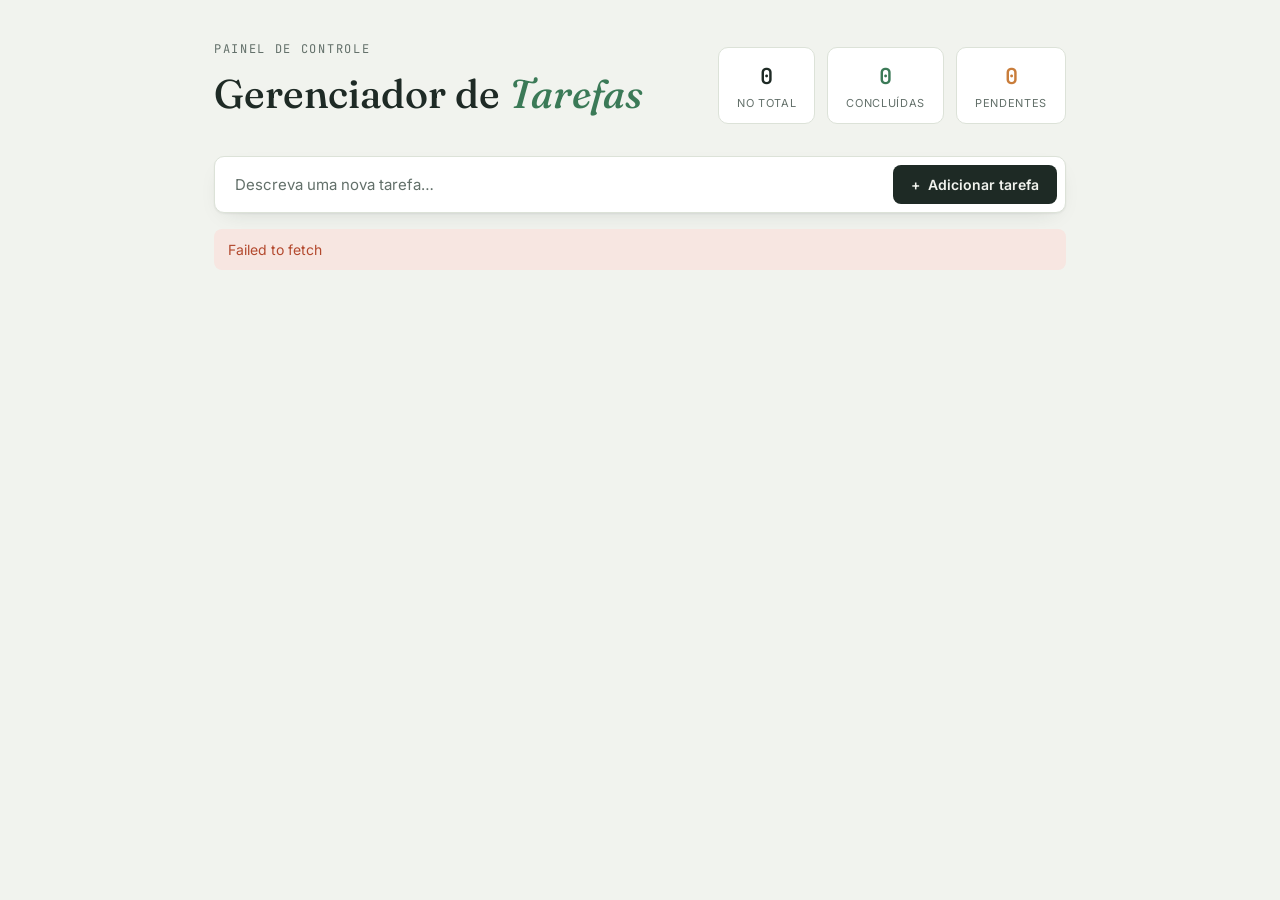
==== docs/index.html @ fe27fecf "feat: preparar frontend para GitHub Pages" ====
<!DOCTYPE html>
<html lang="pt-BR">
<head>
  <meta charset="UTF-8">
  <meta name="viewport" content="width=device-width, initial-scale=1.0">
  <title>Gerenciador de Tarefas</title>

  <!-- Fontes: Fraunces (títulos), Inter (texto), JetBrains Mono (IDs/labels) -->
  <link rel="preconnect" href="https://fonts.googleapis.com">
  <link rel="preconnect" href="https://fonts.gstatic.com" crossorigin>
  <link href="https://fonts.googleapis.com/css2?family=Fraunces:ital,opsz,wght@0,9..144,500;0,9..144,600;1,9..144,500&family=Inter:wght@400;500;600;700&family=JetBrains+Mono:wght@500;600&display=swap" rel="stylesheet">

  <link rel="stylesheet" href="style.css">
</head>
<body>

  <div class="app">

    <!-- ===================== DASHBOARD ===================== -->
    <header class="dashboard">
      <div class="dashboard__title">
        <p class="dashboard__eyebrow">painel de controle</p>
        <h1>Gerenciador de <em>Tarefas</em></h1>
      </div>

      <div class="dashboard__stats">
        <div class="stat-card">
          <span class="stat-card__value" id="total-count">0</span>
          <span class="stat-card__label">no total</span>
        </div>
        <div class="stat-card stat-card--done">
          <span class="stat-card__value" id="done-count">0</span>
          <span class="stat-card__label">concluídas</span>
        </div>
        <div class="stat-card stat-card--pending">
          <span class="stat-card__value" id="pending-count">0</span>
          <span class="stat-card__label">pendentes</span>
        </div>
      </div>
    </header>

    <!-- ===================== FORM DE NOVA TAREFA ===================== -->
    <section class="toolbar">
      <form id="form-nova-tarefa" class="toolbar__form">
        <input
          type="text"
          id="input-descricao"
          placeholder="Descreva uma nova tarefa…"
          maxlength="120"
          autocomplete="off"
          required
        >
        <button type="submit" class="btn btn--primary">
          <span class="btn__icon" aria-hidden="true">+</span>
          Adicionar tarefa
        </button>
      </form>
    </section>

    <!-- Mensagens de sucesso / erro -->
    <div id="feedback" class="feedback" role="status" aria-live="polite"></div>

    <!-- ===================== LISTA DE TAREFAS ===================== -->
    <main class="task-list-wrapper">

      <div id="loading" class="loading" hidden>
        <span class="spinner" aria-hidden="true"></span>
        <p>Carregando tarefas…</p>
      </div>

      <div id="empty-state" class="empty-state" hidden>
        <p class="empty-state__title">Nenhuma tarefa por aqui</p>
        <p class="empty-state__subtitle">Adicione a primeira tarefa no campo acima.</p>
      </div>

      <ul id="task-list" class="task-list"></ul>
    </main>
  </div>

  <!-- ===================== MODAL DE EDIÇÃO ===================== -->
  <div id="modal-overlay" class="modal-overlay" hidden>
    <div class="modal" role="dialog" aria-modal="true" aria-labelledby="modal-title">
      <p class="modal__eyebrow">editando tarefa <span id="modal-task-id"></span></p>
      <h2 id="modal-title">Alterar tarefa</h2>

      <form id="form-editar-tarefa">
        <input type="hidden" id="edit-id">

        <label for="edit-descricao">Descrição</label>
        <textarea id="edit-descricao" rows="3" maxlength="120" required></textarea>

        <label for="edit-status">Status</label>
        <select id="edit-status">
          <option value="não realizada">Não realizada</option>
          <option value="em andamento">Em andamento</option>
          <option value="concluída">Concluída</option>
        </select>

        <div class="modal__actions">
          <button type="button" id="btn-cancelar-edicao" class="btn btn--ghost">Cancelar</button>
          <button type="submit" class="btn btn--primary">Salvar alterações</button>
        </div>
      </form>
    </div>
  </div>

  <script src="script.js"></script>
</body>
</html>
---- docs/style.css ----
/* =====================================================
   TOKENS — paleta, tipografia e espaçamentos do projeto
   ===================================================== */
:root {
  /* cor de fundo em tom "papel", texto em tinta escura verde-acinzentada */
  --bg: #F1F3EE;
  --surface: #FFFFFF;
  --ink: #1E2A25;
  --muted: #63706A;
  --border: #DCE2D8;

  /* acentos por status */
  --done: #3B7A57;
  --done-bg: #E7F1EA;
  --progress: #3B6EA5;
  --progress-bg: #E8EEF5;
  --pending: #C97D3B;
  --pending-bg: #F6EBDE;

  --danger: #B3492E;
  --danger-bg: #F7E6E1;

  --radius: 10px;
  --shadow: 0 1px 2px rgba(30, 42, 37, 0.06), 0 8px 24px -12px rgba(30, 42, 37, 0.18);

  --font-display: "Fraunces", Georgia, serif;
  --font-body: "Inter", -apple-system, BlinkMacSystemFont, sans-serif;
  --font-mono: "JetBrains Mono", "Courier New", monospace;
}

/* =====================================================
   RESET BÁSICO
   ===================================================== */
* {
  box-sizing: border-box;
}

body {
  margin: 0;
  background: var(--bg);
  color: var(--ink);
  font-family: var(--font-body);
  line-height: 1.5;
  -webkit-font-smoothing: antialiased;
}

button {
  font-family: inherit;
}

@media (prefers-reduced-motion: reduce) {
  * {
    animation-duration: 0.01ms !important;
    transition-duration: 0.01ms !important;
  }
}

/* =====================================================
   LAYOUT GERAL
   ===================================================== */
.app {
  max-width: 900px;
  margin: 0 auto;
  padding: 40px 24px 80px;
}

/* =====================================================
   DASHBOARD
   ===================================================== */
.dashboard {
  display: flex;
  flex-wrap: wrap;
  justify-content: space-between;
  align-items: flex-end;
  gap: 24px;
  margin-bottom: 32px;
}

.dashboard__eyebrow {
  margin: 0 0 6px;
  font-family: var(--font-mono);
  font-size: 12px;
  letter-spacing: 0.14em;
  text-transform: uppercase;
  color: var(--muted);
}

.dashboard__title h1 {
  margin: 0;
  font-family: var(--font-display);
  font-weight: 500;
  font-size: clamp(28px, 4vw, 40px);
  color: var(--ink);
}

.dashboard__title h1 em {
  font-style: italic;
  color: var(--done);
}

.dashboard__stats {
  display: flex;
  gap: 12px;
}

.stat-card {
  background: var(--surface);
  border: 1px solid var(--border);
  border-radius: var(--radius);
  padding: 12px 18px;
  min-width: 84px;
  text-align: center;
}

.stat-card__value {
  display: block;
  font-family: var(--font-mono);
  font-size: 22px;
  font-weight: 600;
}

.stat-card__label {
  display: block;
  font-size: 11px;
  color: var(--muted);
  text-transform: uppercase;
  letter-spacing: 0.06em;
  margin-top: 2px;
}

.stat-card--done .stat-card__value { color: var(--done); }
.stat-card--pending .stat-card__value { color: var(--pending); }

/* =====================================================
   TOOLBAR — formulário de nova tarefa
   ===================================================== */
.toolbar {
  margin-bottom: 16px;
}

.toolbar__form {
  display: flex;
  gap: 10px;
  background: var(--surface);
  border: 1px solid var(--border);
  border-radius: var(--radius);
  padding: 8px;
  box-shadow: var(--shadow);
}

.toolbar__form input[type="text"] {
  flex: 1;
  border: none;
  outline: none;
  background: transparent;
  padding: 10px 12px;
  font-size: 15px;
  font-family: var(--font-body);
  color: var(--ink);
}

.toolbar__form input[type="text"]::placeholder {
  color: var(--muted);
}

/* =====================================================
   BOTÕES
   ===================================================== */
.btn {
  border: none;
  border-radius: 8px;
  padding: 10px 18px;
  font-size: 14px;
  font-weight: 600;
  cursor: pointer;
  transition: transform 0.08s ease, opacity 0.15s ease;
  white-space: nowrap;
}

.btn:active {
  transform: scale(0.97);
}

.btn--primary {
  background: var(--ink);
  color: var(--bg);
}

.btn--primary:hover {
  opacity: 0.88;
}

.btn__icon {
  margin-right: 4px;
}

.btn--ghost {
  background: transparent;
  color: var(--muted);
  border: 1px solid var(--border);
}

.btn--ghost:hover {
  background: var(--bg);
}

.btn--small {
  padding: 6px 12px;
  font-size: 13px;
  border-radius: 6px;
}

.btn--edit {
  background: var(--progress-bg);
  color: var(--progress);
}

.btn--delete {
  background: var(--danger-bg);
  color: var(--danger);
}

/* =====================================================
   FEEDBACK (mensagens de sucesso / erro)
   ===================================================== */
.feedback {
  margin: 0 0 16px;
  padding: 0;
  font-size: 14px;
  border-radius: 8px;
  overflow: hidden;
  max-height: 0;
  transition: max-height 0.2s ease, padding 0.2s ease;
}

.feedback.is-visible {
  max-height: 60px;
  padding: 10px 14px;
}

.feedback--success {
  background: var(--done-bg);
  color: var(--done);
}

.feedback--error {
  background: var(--danger-bg);
  color: var(--danger);
}

/* =====================================================
   ESTADOS: carregando / vazio
   ===================================================== */
.loading {
  display: flex;
  flex-direction: column;
  align-items: center;
  gap: 12px;
  padding: 48px 0;
  color: var(--muted);
  font-size: 14px;
}

.spinner {
  width: 22px;
  height: 22px;
  border: 3px solid var(--border);
  border-top-color: var(--ink);
  border-radius: 50%;
  animation: spin 0.7s linear infinite;
}

@keyframes spin {
  to { transform: rotate(360deg); }
}

.empty-state {
  text-align: center;
  padding: 56px 20px;
  border: 1px dashed var(--border);
  border-radius: var(--radius);
  background: var(--surface);
}

.empty-state__title {
  margin: 0 0 4px;
  font-family: var(--font-display);
  font-size: 20px;
}

.empty-state__subtitle {
  margin: 0;
  color: var(--muted);
  font-size: 14px;
}

/* =====================================================
   LISTA DE TAREFAS (cards)
   ===================================================== */
.task-list {
  list-style: none;
  margin: 0;
  padding: 0;
  display: flex;
  flex-direction: column;
  gap: 10px;
}

.task-card {
  display: flex;
  align-items: center;
  gap: 16px;
  background: var(--surface);
  border: 1px solid var(--border);
  border-left: 4px solid var(--pending);
  border-radius: var(--radius);
  padding: 14px 16px;
  box-shadow: var(--shadow);
}

/* a cor da borda esquerda muda de acordo com o status da tarefa */
.task-card[data-status="em andamento"] {
  border-left-color: var(--progress);
}

.task-card[data-status="concluída"] {
  border-left-color: var(--done);
}

.task-card__id {
  font-family: var(--font-mono);
  font-size: 12px;
  color: var(--muted);
  min-width: 42px;
}

.task-card__body {
  flex: 1;
  min-width: 0;
}

.task-card__descricao {
  margin: 0 0 4px;
  font-size: 15px;
  word-break: break-word;
}

.task-card[data-status="concluída"] .task-card__descricao {
  color: var(--muted);
  text-decoration: line-through;
}

.task-card__status {
  display: inline-block;
  font-family: var(--font-mono);
  font-size: 11px;
  text-transform: uppercase;
  letter-spacing: 0.05em;
  padding: 2px 8px;
  border-radius: 999px;
  background: var(--pending-bg);
  color: var(--pending);
}

.task-card[data-status="em andamento"] .task-card__status {
  background: var(--progress-bg);
  color: var(--progress);
}

.task-card[data-status="concluída"] .task-card__status {
  background: var(--done-bg);
  color: var(--done);
}

.task-card__actions {
  display: flex;
  gap: 8px;
  flex-shrink: 0;
}

/* =====================================================
   MODAL DE EDIÇÃO
   ===================================================== */
.modal-overlay {
  position: fixed;
  inset: 0;
  background: rgba(30, 42, 37, 0.45);
  display: flex;
  align-items: center;
  justify-content: center;
  padding: 20px;
  z-index: 100;
}

.modal {
  width: 100%;
  max-width: 420px;
  background: var(--surface);
  border-radius: var(--radius);
  padding: 24px;
  box-shadow: 0 24px 60px -20px rgba(30, 42, 37, 0.4);
}

.modal__eyebrow {
  margin: 0 0 2px;
  font-family: var(--font-mono);
  font-size: 11px;
  letter-spacing: 0.08em;
  text-transform: uppercase;
  color: var(--muted);
}

.modal h2 {
  margin: 0 0 18px;
  font-family: var(--font-display);
  font-weight: 500;
  font-size: 22px;
}

.modal label {
  display: block;
  font-size: 13px;
  font-weight: 600;
  margin: 14px 0 6px;
  color: var(--muted);
}

.modal textarea,
.modal select {
  width: 100%;
  border: 1px solid var(--border);
  border-radius: 8px;
  padding: 10px 12px;
  font-family: var(--font-body);
  font-size: 14px;
  color: var(--ink);
  background: var(--bg);
  resize: vertical;
}

.modal textarea:focus,
.modal select:focus,
.toolbar__form input:focus-visible,
.btn:focus-visible {
  outline: 2px solid var(--progress);
  outline-offset: 2px;
}

.modal__actions {
  display: flex;
  justify-content: flex-end;
  gap: 10px;
  margin-top: 22px;
}

/* =====================================================
   RESPONSIVO — celular
   ===================================================== */
@media (max-width: 600px) {
  .app {
    padding: 24px 16px 64px;
  }

  .dashboard {
    flex-direction: column;
    align-items: flex-start;
  }

  .dashboard__stats {
    width: 100%;
  }

  .stat-card {
    flex: 1;
  }

  .toolbar__form {
    flex-direction: column;
  }

  .toolbar__form .btn {
    width: 100%;
  }

  .task-card {
    flex-wrap: wrap;
  }

  .task-card__actions {
    width: 100%;
    justify-content: flex-end;
  }
}

[hidden] {
  display: none !important;
}
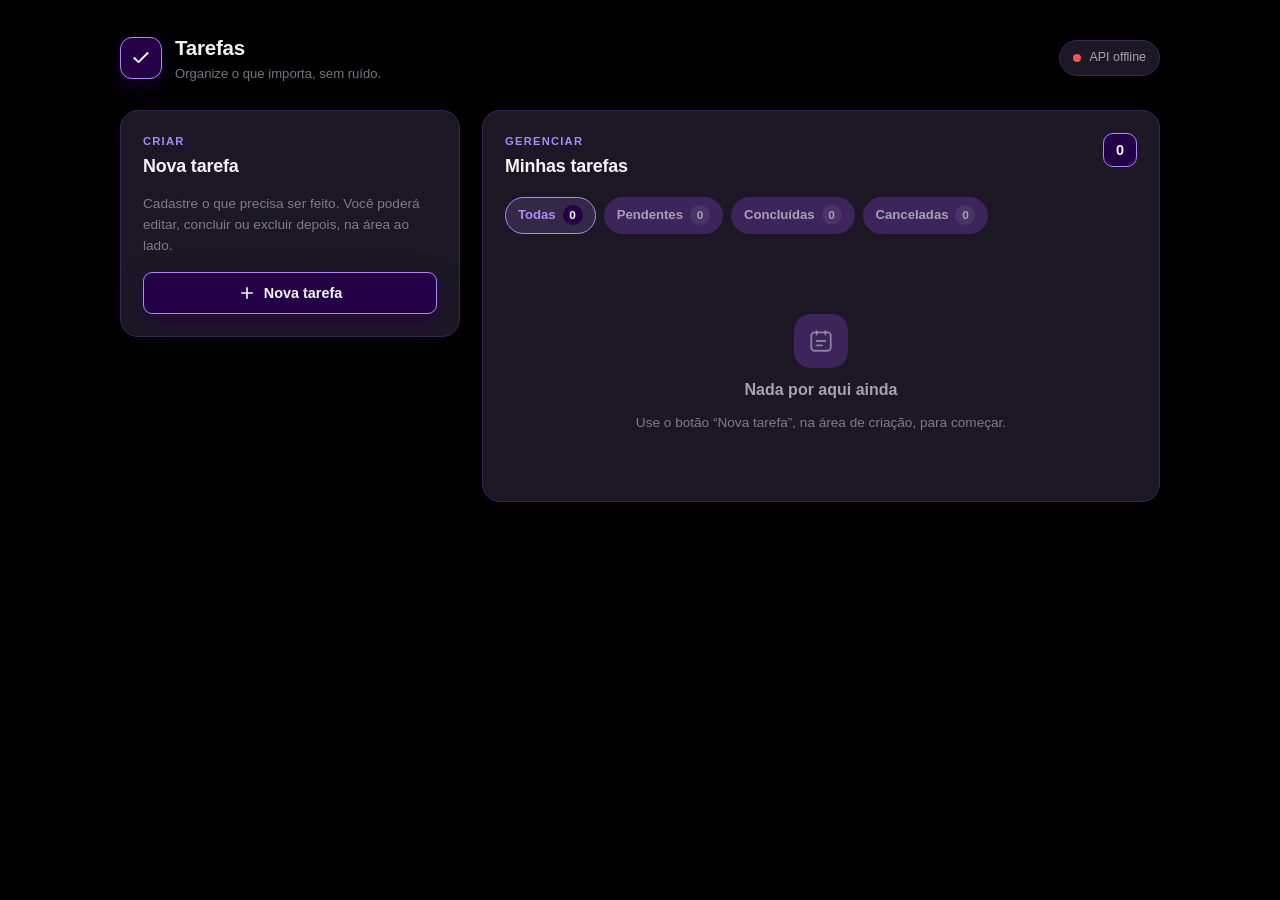
==== commit d08419a0: "feat: implementa backend com FastAPI e estrutura de banco de dados SQLite" ====
--- a/docs/index.html
+++ b/docs/index.html
@@ -2,108 +2,217 @@
 <html lang="pt-BR">
 <head>
   <meta charset="UTF-8">
-  <meta name="viewport" content="width=device-width, initial-scale=1.0">
-  <title>Gerenciador de Tarefas</title>
-
-  <!-- Fontes: Fraunces (títulos), Inter (texto), JetBrains Mono (IDs/labels) -->
-  <link rel="preconnect" href="https://fonts.googleapis.com">
-  <link rel="preconnect" href="https://fonts.gstatic.com" crossorigin>
-  <link href="https://fonts.googleapis.com/css2?family=Fraunces:ital,opsz,wght@0,9..144,500;0,9..144,600;1,9..144,500&family=Inter:wght@400;500;600;700&family=JetBrains+Mono:wght@500;600&display=swap" rel="stylesheet">
-
-  <link rel="stylesheet" href="style.css">
+  <meta name="viewport" content="width=device-width, initial-scale=1">
+  <meta name="description" content="Gerenciador de tarefas moderno, conectado a uma API FastAPI local.">
+  <meta name="theme-color" content="#240046">
+  <title>Tarefas — Gerenciador</title>
+  <link rel="stylesheet" href="css/style.css">
 </head>
 <body>
 
   <div class="app">
 
-    <!-- ===================== DASHBOARD ===================== -->
-    <header class="dashboard">
-      <div class="dashboard__title">
-        <p class="dashboard__eyebrow">painel de controle</p>
-        <h1>Gerenciador de <em>Tarefas</em></h1>
-      </div>
-
-      <div class="dashboard__stats">
-        <div class="stat-card">
-          <span class="stat-card__value" id="total-count">0</span>
-          <span class="stat-card__label">no total</span>
+    <header class="topbar">
+      <div class="brand">
+        <span class="brand__mark" aria-hidden="true">
+          <svg viewBox="0 0 24 24" width="20" height="20" fill="none" stroke="currentColor" stroke-width="2.4" stroke-linecap="round" stroke-linejoin="round">
+            <path d="M20 6 9 17l-5-5"/>
+          </svg>
+        </span>
+        <div class="brand__text">
+          <h1 class="brand__title">Tarefas</h1>
+          <p class="brand__sub">Organize o que importa, sem ruído.</p>
         </div>
-        <div class="stat-card stat-card--done">
-          <span class="stat-card__value" id="done-count">0</span>
-          <span class="stat-card__label">concluídas</span>
+      </div>
+
+      <span class="api-pill" id="api-status" data-online="desconhecido" title="Status da conexão com a API">
+        <span class="api-pill__dot" aria-hidden="true"></span>
+        <span class="api-pill__text" id="api-status-text">Conectando…</span>
+      </span>
+    </header>
+
+    <div class="layout">
+
+      <section class="panel panel--composer" aria-labelledby="composer-titulo">
+        <header class="panel__head">
+          <div>
+            <p class="panel__eyebrow">Criar</p>
+            <h2 class="panel__title" id="composer-titulo">Nova tarefa</h2>
+          </div>
+        </header>
+
+        <p class="panel__hint">
+          Cadastre o que precisa ser feito. Você poderá editar, concluir ou
+          excluir depois, na área ao lado.
+        </p>
+
+        <button
+          type="button"
+          class="btn btn--primary btn--block"
+          id="abrir-form"
+          aria-expanded="false"
+          aria-controls="form-nova"
+        >
+          <svg class="btn__icon" viewBox="0 0 24 24" width="18" height="18" fill="none" stroke="currentColor" stroke-width="2.2" stroke-linecap="round" aria-hidden="true">
+            <path d="M12 5v14M5 12h14"/>
+          </svg>
+          Nova tarefa
+        </button>
+
+        <form class="form" id="form-nova" novalidate hidden>
+          <div class="field">
+            <label class="field__label" for="novo-nome">
+              Nome <span class="field__req" aria-hidden="true">*</span>
+            </label>
+            <input
+              class="field__input"
+              id="novo-nome"
+              name="nome"
+              type="text"
+              maxlength="60"
+              autocomplete="off"
+              placeholder="Ex.: Estudar rotas do FastAPI"
+              required
+              aria-required="true"
+            >
+            <p class="field__error" data-erro-de="novo-nome" hidden></p>
+          </div>
+
+          <div class="field">
+            <label class="field__label" for="novo-descricao">
+              Descrição <span class="field__req" aria-hidden="true">*</span>
+            </label>
+            <textarea
+              class="field__input field__input--area"
+              id="novo-descricao"
+              name="descricao"
+              rows="3"
+              maxlength="140"
+              placeholder="Ex.: terminar a parte de atualização"
+              required
+              aria-required="true"
+            ></textarea>
+            <p class="field__error" data-erro-de="novo-descricao" hidden></p>
+          </div>
+
+          <div class="form__actions">
+            <button type="button" class="btn btn--ghost" data-cancelar-form>
+              Cancelar
+            </button>
+            <button type="submit" class="btn btn--primary">
+              <svg class="btn__icon" viewBox="0 0 24 24" width="17" height="17" fill="none" stroke="currentColor" stroke-width="2.2" stroke-linecap="round" stroke-linejoin="round" aria-hidden="true">
+                <path d="M5 12l5 5L20 7"/>
+              </svg>
+              Salvar tarefa
+            </button>
+          </div>
+        </form>
+      </section>
+
+      <section class="panel panel--tasks" aria-labelledby="tarefas-titulo">
+        <header class="panel__head panel__head--row">
+          <div>
+            <p class="panel__eyebrow">Gerenciar</p>
+            <h2 class="panel__title" id="tarefas-titulo">Minhas tarefas</h2>
+          </div>
+          <span class="badge-count" id="contador-total" aria-label="Total de tarefas">0</span>
+        </header>
+
+        <nav class="filters" aria-label="Filtrar tarefas por status">
+          <button type="button" class="chip is-active" data-filtro="todas" aria-pressed="true">
+            Todas <span class="chip__num" data-contador="total">0</span>
+          </button>
+          <button type="button" class="chip" data-filtro="pendente" aria-pressed="false">
+            Pendentes <span class="chip__num" data-contador="pendente">0</span>
+          </button>
+          <button type="button" class="chip" data-filtro="concluido" aria-pressed="false">
+            Concluídas <span class="chip__num" data-contador="concluido">0</span>
+          </button>
+          <button type="button" class="chip" data-filtro="cancelado" aria-pressed="false">
+            Canceladas <span class="chip__num" data-contador="cancelado">0</span>
+          </button>
+        </nav>
+
+        <p class="feedback" id="feedback" role="status" aria-live="polite"></p>
+
+        <div class="state" id="loading" hidden>
+          <span class="spinner" aria-hidden="true"></span>
+          <p class="state__text">Carregando tarefas…</p>
         </div>
-        <div class="stat-card stat-card--pending">
-          <span class="stat-card__value" id="pending-count">0</span>
-          <span class="stat-card__label">pendentes</span>
+
+        <div class="state state--empty" id="vazio" hidden>
+          <div class="state__icon" aria-hidden="true">
+            <svg viewBox="0 0 24 24" width="26" height="26" fill="none" stroke="currentColor" stroke-width="1.7" stroke-linecap="round" stroke-linejoin="round">
+              <rect x="3" y="4" width="18" height="17" rx="3"/>
+              <path d="M8 3v3M16 3v3M8 12h8M8 16h5"/>
+            </svg>
+          </div>
+          <p class="state__title" id="vazio-titulo">Nada por aqui ainda</p>
+          <p class="state__text" id="vazio-texto">Crie sua primeira tarefa na área de criação.</p>
         </div>
-      </div>
-    </header>
-
-    <!-- ===================== FORM DE NOVA TAREFA ===================== -->
-    <section class="toolbar">
-      <form id="form-nova-tarefa" class="toolbar__form">
-        <input
-          type="text"
-          id="input-descricao"
-          placeholder="Descreva uma nova tarefa…"
-          maxlength="120"
-          autocomplete="off"
-          required
-        >
-        <button type="submit" class="btn btn--primary">
-          <span class="btn__icon" aria-hidden="true">+</span>
-          Adicionar tarefa
-        </button>
-      </form>
-    </section>
-
-    <!-- Mensagens de sucesso / erro -->
-    <div id="feedback" class="feedback" role="status" aria-live="polite"></div>
-
-    <!-- ===================== LISTA DE TAREFAS ===================== -->
-    <main class="task-list-wrapper">
-
-      <div id="loading" class="loading" hidden>
-        <span class="spinner" aria-hidden="true"></span>
-        <p>Carregando tarefas…</p>
-      </div>
-
-      <div id="empty-state" class="empty-state" hidden>
-        <p class="empty-state__title">Nenhuma tarefa por aqui</p>
-        <p class="empty-state__subtitle">Adicione a primeira tarefa no campo acima.</p>
-      </div>
-
-      <ul id="task-list" class="task-list"></ul>
-    </main>
-  </div>
-
-  <!-- ===================== MODAL DE EDIÇÃO ===================== -->
-  <div id="modal-overlay" class="modal-overlay" hidden>
-    <div class="modal" role="dialog" aria-modal="true" aria-labelledby="modal-title">
-      <p class="modal__eyebrow">editando tarefa <span id="modal-task-id"></span></p>
-      <h2 id="modal-title">Alterar tarefa</h2>
-
-      <form id="form-editar-tarefa">
-        <input type="hidden" id="edit-id">
-
-        <label for="edit-descricao">Descrição</label>
-        <textarea id="edit-descricao" rows="3" maxlength="120" required></textarea>
-
-        <label for="edit-status">Status</label>
-        <select id="edit-status">
-          <option value="não realizada">Não realizada</option>
-          <option value="em andamento">Em andamento</option>
-          <option value="concluída">Concluída</option>
-        </select>
-
-        <div class="modal__actions">
-          <button type="button" id="btn-cancelar-edicao" class="btn btn--ghost">Cancelar</button>
-          <button type="submit" class="btn btn--primary">Salvar alterações</button>
-        </div>
-      </form>
+
+        <ul class="tasks" id="lista" aria-live="polite" aria-relevant="additions removals"></ul>
+      </section>
+
     </div>
   </div>
 
-  <script src="script.js"></script>
+  <dialog class="modal" id="modal-editar" aria-labelledby="modal-editar-titulo">
+    <form class="modal__card" id="form-editar" novalidate>
+      <header class="modal__head">
+        <p class="modal__eyebrow">Editando <span id="editar-ref">#000</span></p>
+        <h2 class="modal__title" id="modal-editar-titulo">Editar tarefa</h2>
+      </header>
+
+      <div class="field">
+        <label class="field__label" for="editar-nome">
+          Nome <span class="field__req" aria-hidden="true">*</span>
+        </label>
+        <input class="field__input" id="editar-nome" type="text" maxlength="60" required aria-required="true">
+        <p class="field__error" data-erro-de="editar-nome" hidden></p>
+      </div>
+
+      <div class="field">
+        <label class="field__label" for="editar-descricao">
+          Descrição <span class="field__req" aria-hidden="true">*</span>
+        </label>
+        <textarea class="field__input field__input--area" id="editar-descricao" rows="3" maxlength="140" required aria-required="true"></textarea>
+        <p class="field__error" data-erro-de="editar-descricao" hidden></p>
+      </div>
+
+      <div class="field">
+        <label class="field__label" for="editar-status">Status</label>
+        <select class="field__input" id="editar-status">
+          <option value="pendente">Pendente</option>
+          <option value="concluido">Concluído</option>
+          <option value="cancelado">Cancelado</option>
+        </select>
+      </div>
+
+      <footer class="modal__actions">
+        <button type="button" class="btn btn--ghost" data-fechar>Cancelar</button>
+        <button type="submit" class="btn btn--primary">Salvar alterações</button>
+      </footer>
+    </form>
+  </dialog>
+
+  <dialog class="modal modal--confirm" id="modal-excluir" aria-labelledby="modal-excluir-titulo">
+    <div class="modal__card">
+      <span class="modal__warn" aria-hidden="true">
+        <svg viewBox="0 0 24 24" width="22" height="22" fill="none" stroke="currentColor" stroke-width="2" stroke-linecap="round" stroke-linejoin="round">
+          <path d="M3 6h18M8 6V4a1 1 0 0 1 1-1h6a1 1 0 0 1 1 1v2M19 6l-1 14a2 2 0 0 1-2 2H8a2 2 0 0 1-2-2L5 6"/>
+        </svg>
+      </span>
+      <h2 class="modal__title" id="modal-excluir-titulo">Excluir tarefa?</h2>
+      <p class="modal__text" id="excluir-texto">Esta ação não pode ser desfeita.</p>
+
+      <footer class="modal__actions">
+        <button type="button" class="btn btn--ghost" data-fechar>Manter</button>
+        <button type="button" class="btn btn--danger" id="confirmar-excluir">Excluir</button>
+      </footer>
+    </div>
+  </dialog>
+
+  <script type="module" src="js/main.js"></script>
 </body>
 </html>
--- a/docs/css/style.css
+++ b/docs/css/style.css
@@ -0,0 +1,912 @@
+/* Tarefas — estilos. Fundo preto, identidade roxa/violeta. */
+
+:root {
+  /* Identidade */
+  --purple: #240046;
+  --violet: #a78bfa;
+
+  /* Superfícies */
+  --bg: #000000;
+  --surface: #1c1724;
+  --surface-2: #3d245b;
+  --surface-3: #4a2c6b;
+  --surface-dim: #141019;
+
+  /* Bordas */
+  --border: #3d245b;
+  --border-strong: #5b3b86;
+
+  /* Texto */
+  --text: #f5f3f7;
+  --text-soft: #a7a1b2;
+  --text-muted: rgba(167, 161, 178, 0.72);
+
+  /* Destaque (botões e estados ativos) */
+  --accent: var(--purple);
+  --accent-hover: #3d245b;
+  --accent-press: #1c1724;
+  --accent-line: var(--violet);
+  --accent-text: var(--violet);
+  --accent-soft: rgba(167, 139, 250, 0.16);
+
+  /* Estados das tarefas */
+  --pendente: var(--violet);
+  --pendente-soft: rgba(167, 139, 250, 0.16);
+  --concluido: #f5f3f7;
+  --concluido-soft: rgba(245, 243, 247, 0.12);
+  --cancelado-soft: rgba(167, 161, 178, 0.16);
+
+  /* Ação destrutiva */
+  --danger: #f0555b;
+  --danger-hover: #ff666c;
+  --danger-soft: rgba(240, 85, 91, 0.14);
+
+  /* Formas */
+  --radius: 12px;
+  --radius-sm: 9px;
+  --radius-lg: 18px;
+
+  /* Sombras */
+  --shadow-sm: 0 1px 2px rgba(0, 0, 0, 0.45);
+  --shadow: 0 8px 24px rgba(0, 0, 0, 0.5);
+  --shadow-lg: 0 24px 60px rgba(0, 0, 0, 0.65);
+  --shadow-accent: 0 8px 22px rgba(36, 0, 70, 0.6);
+
+  /* Tipografia e transição */
+  --font: "Inter", -apple-system, BlinkMacSystemFont, "Segoe UI", Roboto,
+    Helvetica, Arial, sans-serif;
+  --t: 140ms ease;
+}
+
+*,
+*::before,
+*::after {
+  box-sizing: border-box;
+}
+
+html {
+  -webkit-text-size-adjust: 100%;
+}
+
+body {
+  margin: 0;
+  min-height: 100vh;
+  background: var(--bg);
+  color: var(--text);
+  font-family: var(--font);
+  font-size: 16px;
+  line-height: 1.55;
+  -webkit-font-smoothing: antialiased;
+  text-rendering: optimizeLegibility;
+}
+
+h1,
+h2,
+p {
+  margin: 0;
+}
+
+button,
+input,
+textarea,
+select {
+  font: inherit;
+  color: inherit;
+}
+
+button {
+  cursor: pointer;
+}
+
+/* `[hidden]` precisa vencer os `display` dos componentes */
+[hidden] {
+  display: none !important;
+}
+
+::selection {
+  background: var(--accent-line);
+  color: var(--text);
+}
+
+:focus-visible {
+  outline: 2px solid var(--accent-line);
+  outline-offset: 2px;
+  border-radius: 4px;
+}
+
+/* ==========================================================================
+   Layout geral
+   ========================================================================== */
+.app {
+  max-width: 1080px;
+  margin: 0 auto;
+  padding: 32px 20px 56px;
+}
+
+.layout {
+  display: grid;
+  grid-template-columns: minmax(280px, 340px) 1fr;
+  gap: 22px;
+  align-items: start;
+}
+
+.topbar {
+  display: flex;
+  align-items: center;
+  justify-content: space-between;
+  gap: 16px;
+  margin-bottom: 26px;
+}
+
+.brand {
+  display: flex;
+  align-items: center;
+  gap: 13px;
+}
+
+.brand__mark {
+  display: grid;
+  place-items: center;
+  width: 42px;
+  height: 42px;
+  flex: none;
+  border-radius: 12px;
+  background: var(--accent);
+  border: 1px solid var(--accent-line);
+  color: var(--text);
+  box-shadow: var(--shadow-accent);
+}
+
+.brand__title {
+  font-size: 1.28rem;
+  font-weight: 700;
+  letter-spacing: -0.01em;
+}
+
+.brand__sub {
+  font-size: 0.82rem;
+  color: var(--text-muted);
+}
+
+.api-pill {
+  display: inline-flex;
+  align-items: center;
+  gap: 8px;
+  padding: 7px 13px;
+  border: 1px solid var(--border);
+  border-radius: 999px;
+  background: var(--surface);
+  font-size: 0.78rem;
+  color: var(--text-soft);
+  white-space: nowrap;
+  max-width: 46vw;
+}
+
+.api-pill__dot {
+  width: 8px;
+  height: 8px;
+  flex: none;
+  border-radius: 50%;
+  background: var(--text-muted);
+}
+
+.api-pill[data-online="sim"] .api-pill__dot {
+  background: var(--accent-line);
+}
+.api-pill[data-online="nao"] .api-pill__dot {
+  background: var(--danger);
+}
+
+.api-pill__text {
+  overflow: hidden;
+  text-overflow: ellipsis;
+}
+
+/* ==========================================================================
+   Painéis (superfícies)
+   ========================================================================== */
+.panel {
+  background: var(--surface);
+  border: 1px solid var(--border);
+  border-radius: var(--radius-lg);
+  box-shadow: var(--shadow-sm);
+  padding: 22px;
+}
+
+.panel--composer {
+  position: sticky;
+  top: 24px;
+}
+
+.panel__head--row {
+  display: flex;
+  align-items: flex-start;
+  justify-content: space-between;
+  gap: 14px;
+}
+
+.panel__eyebrow {
+  font-size: 0.7rem;
+  font-weight: 700;
+  letter-spacing: 0.11em;
+  text-transform: uppercase;
+  color: var(--accent-text);
+  margin-bottom: 3px;
+}
+
+.panel__title {
+  font-size: 1.12rem;
+  font-weight: 650;
+  letter-spacing: -0.01em;
+}
+
+.panel__hint {
+  margin: 12px 0 16px;
+  font-size: 0.85rem;
+  color: var(--text-muted);
+}
+
+.badge-count {
+  display: grid;
+  place-items: center;
+  min-width: 34px;
+  height: 34px;
+  padding: 0 10px;
+  border-radius: 10px;
+  background: var(--accent);
+  border: 1px solid var(--accent-line);
+  color: var(--text);
+  font-weight: 700;
+  font-size: 0.9rem;
+}
+
+/* ==========================================================================
+   Botões
+   ========================================================================== */
+.btn {
+  display: inline-flex;
+  align-items: center;
+  justify-content: center;
+  gap: 8px;
+  padding: 11px 16px;
+  border: 1px solid transparent;
+  border-radius: var(--radius-sm);
+  background: transparent;
+  font-size: 0.9rem;
+  font-weight: 600;
+  line-height: 1;
+  white-space: nowrap;
+  transition: background var(--t), border-color var(--t), color var(--t),
+    transform var(--t);
+}
+
+.btn__icon {
+  flex: none;
+}
+
+.btn--block {
+  width: 100%;
+}
+
+.btn--primary {
+  background: var(--accent);
+  border-color: var(--accent-line);
+  color: var(--text);
+  box-shadow: var(--shadow-accent);
+}
+.btn--primary:hover:not(:disabled) {
+  background: var(--accent-hover);
+}
+.btn--primary:active:not(:disabled) {
+  background: var(--accent-press);
+  transform: translateY(1px);
+}
+
+.btn--ghost {
+  background: var(--surface-2);
+  border-color: var(--border);
+  color: var(--text-soft);
+}
+.btn--ghost:hover:not(:disabled) {
+  background: var(--surface-3);
+  border-color: var(--border-strong);
+  color: var(--text);
+}
+
+.btn--danger {
+  background: var(--danger);
+  color: var(--text);
+}
+.btn--danger:hover:not(:disabled) {
+  background: var(--danger-hover);
+}
+.btn--danger:active:not(:disabled) {
+  transform: translateY(1px);
+}
+
+.btn:disabled {
+  opacity: 0.5;
+  cursor: not-allowed;
+}
+
+/* ==========================================================================
+   Formulários e campos
+   ========================================================================== */
+.form {
+  display: flex;
+  flex-direction: column;
+  gap: 15px;
+  margin-top: 16px;
+  padding-top: 18px;
+  border-top: 1px solid var(--border);
+  animation: reveal 160ms ease;
+}
+
+.field {
+  display: flex;
+  flex-direction: column;
+  gap: 6px;
+}
+
+.field__label {
+  font-size: 0.82rem;
+  font-weight: 600;
+  color: var(--text-soft);
+}
+
+.field__req {
+  color: var(--accent-text);
+}
+
+.field__input {
+  width: 100%;
+  padding: 11px 13px;
+  background: var(--surface-2);
+  border: 1px solid var(--border);
+  border-radius: var(--radius-sm);
+  color: var(--text);
+  transition: border-color var(--t), background var(--t), box-shadow var(--t);
+}
+
+.field__input::placeholder {
+  color: var(--text-muted);
+}
+
+.field__input:hover {
+  border-color: var(--border-strong);
+}
+
+.field__input:focus {
+  outline: none;
+  border-color: var(--accent-line);
+  box-shadow: 0 0 0 3px var(--accent-soft);
+}
+
+.field__input--area {
+  resize: vertical;
+  min-height: 76px;
+}
+
+.field__input[aria-invalid="true"] {
+  border-color: var(--danger);
+  box-shadow: 0 0 0 3px var(--danger-soft);
+}
+
+.field__error {
+  font-size: 0.78rem;
+  color: var(--danger);
+}
+
+select.field__input {
+  appearance: none;
+  background-image: url("data:image/svg+xml,%3Csvg xmlns='http://www.w3.org/2000/svg' width='14' height='14' viewBox='0 0 24 24' fill='none' stroke='%23a7a1b2' stroke-width='2.4' stroke-linecap='round' stroke-linejoin='round'%3E%3Cpath d='m6 9 6 6 6-6'/%3E%3C/svg%3E");
+  background-repeat: no-repeat;
+  background-position: right 12px center;
+  padding-right: 34px;
+}
+
+.form__actions {
+  display: flex;
+  gap: 10px;
+  margin-top: 4px;
+}
+.form__actions .btn {
+  flex: 1;
+}
+
+/* ==========================================================================
+   Filtros (chips)
+   ========================================================================== */
+.filters {
+  display: flex;
+  flex-wrap: wrap;
+  gap: 8px;
+  margin: 16px 0 18px;
+}
+
+.chip {
+  display: inline-flex;
+  align-items: center;
+  gap: 7px;
+  padding: 7px 12px;
+  border: 1px solid var(--border);
+  border-radius: 999px;
+  background: var(--surface-2);
+  color: var(--text-soft);
+  font-size: 0.82rem;
+  font-weight: 600;
+  transition: background var(--t), border-color var(--t), color var(--t);
+}
+
+.chip:hover {
+  border-color: var(--border-strong);
+  color: var(--text);
+}
+
+.chip.is-active {
+  background: var(--accent-soft);
+  border-color: var(--accent-line);
+  color: var(--accent-text);
+}
+
+.chip__num {
+  display: inline-grid;
+  place-items: center;
+  min-width: 20px;
+  height: 20px;
+  padding: 0 6px;
+  border-radius: 999px;
+  background: rgba(255, 255, 255, 0.07);
+  font-size: 0.74rem;
+}
+
+.chip.is-active .chip__num {
+  background: var(--accent);
+  color: var(--text);
+}
+
+/* ==========================================================================
+   Mensagens
+   ========================================================================== */
+.feedback {
+  min-height: 0;
+  margin: 0 0 14px;
+  padding: 0 14px;
+  border: 1px solid transparent;
+  border-radius: var(--radius-sm);
+  font-size: 0.85rem;
+  max-height: 0;
+  overflow: hidden;
+  opacity: 0;
+  transition: all 180ms ease;
+}
+
+.feedback.is-visible {
+  max-height: 80px;
+  padding: 11px 14px;
+  opacity: 1;
+}
+
+.feedback[data-tipo="sucesso"] {
+  background: var(--accent-soft);
+  border-color: rgba(167, 139, 250, 0.35);
+  color: var(--accent-text);
+}
+
+.feedback[data-tipo="erro"] {
+  background: var(--danger-soft);
+  border-color: rgba(240, 85, 91, 0.38);
+  color: #ff9ea2;
+}
+
+/* ==========================================================================
+   Estados (carregando / vazio)
+   ========================================================================== */
+.state {
+  display: flex;
+  flex-direction: column;
+  align-items: center;
+  gap: 10px;
+  padding: 46px 20px;
+  text-align: center;
+  color: var(--text-muted);
+}
+
+.state__icon {
+  display: grid;
+  place-items: center;
+  width: 54px;
+  height: 54px;
+  border-radius: 16px;
+  background: var(--surface-2);
+  border: 1px solid var(--border);
+  color: var(--text-muted);
+}
+
+.state__title {
+  font-size: 1rem;
+  font-weight: 650;
+  color: var(--text-soft);
+}
+
+.state__text {
+  font-size: 0.85rem;
+}
+
+.spinner {
+  width: 26px;
+  height: 26px;
+  border-radius: 50%;
+  border: 3px solid var(--surface-3);
+  border-top-color: var(--accent-line);
+  animation: spin 700ms linear infinite;
+}
+
+/* ==========================================================================
+   Lista de tarefas
+   ========================================================================== */
+.tasks {
+  list-style: none;
+  margin: 0;
+  padding: 0;
+  display: flex;
+  flex-direction: column;
+  gap: 10px;
+}
+
+.task {
+  display: grid;
+  grid-template-columns: auto 1fr auto;
+  align-items: start;
+  gap: 14px;
+  padding: 15px 16px;
+  background: var(--surface);
+  border: 1px solid var(--border);
+  border-radius: var(--radius);
+  transition: border-color var(--t), background var(--t), opacity var(--t),
+    transform var(--t);
+}
+
+.task:hover {
+  border-color: var(--border-strong);
+}
+
+.task--entering {
+  animation: reveal 180ms ease;
+}
+
+.task.is-leaving {
+  opacity: 0;
+  transform: translateX(10px);
+}
+
+.task[data-status="concluido"] {
+  background: var(--surface-dim);
+}
+.task[data-status="concluido"] .task__nome {
+  color: var(--text-muted);
+  text-decoration: line-through;
+  text-decoration-color: var(--border-strong);
+}
+.task[data-status="concluido"] .task__descricao {
+  color: var(--text-muted);
+}
+
+.task[data-status="cancelado"] {
+  opacity: 0.66;
+}
+.task[data-status="cancelado"] .task__nome {
+  color: var(--text-muted);
+  text-decoration: line-through;
+}
+
+.task__check {
+  display: grid;
+  place-items: center;
+  width: 24px;
+  height: 24px;
+  margin-top: 1px;
+  flex: none;
+  border: 2px solid var(--border-strong);
+  border-radius: 7px;
+  background: transparent;
+  color: transparent;
+  transition: background var(--t), border-color var(--t), color var(--t);
+}
+
+.task__check:hover:not(:disabled) {
+  border-color: var(--accent-line);
+}
+
+.task__check svg {
+  width: 14px;
+  height: 14px;
+}
+
+.task__check[aria-pressed="true"] {
+  background: var(--accent);
+  border-color: var(--accent-line);
+  color: var(--text);
+}
+
+.task__check:disabled {
+  cursor: not-allowed;
+  opacity: 0.6;
+}
+
+.task__body {
+  min-width: 0;
+}
+
+.task__nome {
+  font-size: 0.97rem;
+  font-weight: 600;
+  overflow-wrap: anywhere;
+}
+
+.task__descricao {
+  margin-top: 3px;
+  font-size: 0.85rem;
+  color: var(--text-soft);
+  overflow-wrap: anywhere;
+}
+
+.task__meta {
+  display: flex;
+  flex-wrap: wrap;
+  align-items: center;
+  gap: 8px;
+  margin-top: 9px;
+}
+
+.task__status {
+  display: inline-flex;
+  align-items: center;
+  gap: 6px;
+  padding: 3px 9px;
+  border-radius: 999px;
+  font-size: 0.72rem;
+  font-weight: 600;
+  background: var(--cancelado-soft);
+  color: var(--text-soft);
+}
+
+.task__status::before {
+  content: "";
+  width: 6px;
+  height: 6px;
+  border-radius: 50%;
+  background: currentColor;
+}
+
+.task__status[data-status="pendente"] {
+  background: var(--pendente-soft);
+  color: var(--pendente);
+}
+.task__status[data-status="concluido"] {
+  background: var(--concluido-soft);
+  color: var(--concluido);
+}
+.task__status[data-status="cancelado"] {
+  background: var(--cancelado-soft);
+  color: var(--text-muted);
+}
+
+.task__id {
+  font-size: 0.72rem;
+  color: var(--text-muted);
+  font-variant-numeric: tabular-nums;
+}
+
+.task__actions {
+  display: flex;
+  gap: 6px;
+}
+
+.icon-btn {
+  display: grid;
+  place-items: center;
+  width: 34px;
+  height: 34px;
+  flex: none;
+  border: 1px solid var(--border);
+  border-radius: var(--radius-sm);
+  background: transparent;
+  color: var(--text-soft);
+  transition: background var(--t), border-color var(--t), color var(--t);
+}
+
+.icon-btn:hover:not(:disabled) {
+  background: var(--surface-3);
+  border-color: var(--border-strong);
+  color: var(--text);
+}
+
+.icon-btn--danger:hover:not(:disabled) {
+  background: var(--danger-soft);
+  border-color: rgba(240, 85, 91, 0.4);
+  color: var(--danger);
+}
+
+.icon-btn:disabled {
+  opacity: 0.5;
+  cursor: not-allowed;
+}
+
+.icon-btn svg {
+  width: 17px;
+  height: 17px;
+}
+
+/* ==========================================================================
+   Modais
+   ========================================================================== */
+.modal {
+  border: none;
+  padding: 0;
+  background: transparent;
+  max-width: 100%;
+  max-height: 100%;
+}
+
+.modal::backdrop {
+  background: rgba(0, 0, 0, 0.72);
+}
+
+.modal__card {
+  width: min(440px, calc(100vw - 32px));
+  display: flex;
+  flex-direction: column;
+  gap: 15px;
+  padding: 24px;
+  background: var(--surface);
+  border: 1px solid var(--border);
+  border-radius: var(--radius-lg);
+  box-shadow: var(--shadow-lg);
+}
+
+.modal--confirm .modal__card {
+  align-items: center;
+  text-align: center;
+}
+
+.modal__warn {
+  display: grid;
+  place-items: center;
+  width: 52px;
+  height: 52px;
+  border-radius: 15px;
+  background: var(--danger-soft);
+  color: var(--danger);
+}
+
+.modal__head {
+  margin-bottom: 2px;
+}
+
+.modal__eyebrow {
+  font-size: 0.7rem;
+  font-weight: 700;
+  letter-spacing: 0.1em;
+  text-transform: uppercase;
+  color: var(--accent-text);
+  margin-bottom: 3px;
+}
+
+.modal__title {
+  font-size: 1.15rem;
+  font-weight: 650;
+}
+
+.modal__text {
+  font-size: 0.9rem;
+  color: var(--text-muted);
+}
+
+.modal__actions {
+  display: flex;
+  gap: 10px;
+  margin-top: 8px;
+}
+
+.modal--confirm .modal__actions {
+  width: 100%;
+}
+
+.modal__actions .btn {
+  flex: 1;
+}
+
+.modal[open] .modal__card {
+  animation: pop 170ms ease;
+}
+
+/* ==========================================================================
+   Animações (discretas)
+   ========================================================================== */
+@keyframes spin {
+  to {
+    transform: rotate(360deg);
+  }
+}
+
+@keyframes reveal {
+  from {
+    opacity: 0;
+    transform: translateY(4px);
+  }
+  to {
+    opacity: 1;
+    transform: none;
+  }
+}
+
+@keyframes pop {
+  from {
+    opacity: 0;
+    transform: translateY(8px) scale(0.98);
+  }
+  to {
+    opacity: 1;
+    transform: none;
+  }
+}
+
+@media (prefers-reduced-motion: reduce) {
+  * {
+    animation-duration: 0.01ms !important;
+    animation-iteration-count: 1 !important;
+    transition-duration: 0.01ms !important;
+  }
+}
+
+/* ==========================================================================
+   Responsivo
+   ========================================================================== */
+@media (max-width: 820px) {
+  .layout {
+    grid-template-columns: 1fr;
+  }
+
+  .panel--composer {
+    position: static;
+  }
+}
+
+@media (max-width: 520px) {
+  .app {
+    padding: 20px 14px 40px;
+  }
+
+  .topbar {
+    flex-direction: column;
+    align-items: flex-start;
+  }
+
+  .api-pill {
+    max-width: 100%;
+  }
+
+  .panel {
+    padding: 18px;
+  }
+
+  .task {
+    grid-template-columns: auto 1fr;
+    grid-template-areas:
+      "check body"
+      "actions actions";
+    gap: 12px;
+  }
+
+  .task__check {
+    grid-area: check;
+  }
+  .task__body {
+    grid-area: body;
+  }
+  .task__actions {
+    grid-area: actions;
+    justify-content: flex-end;
+  }
+}
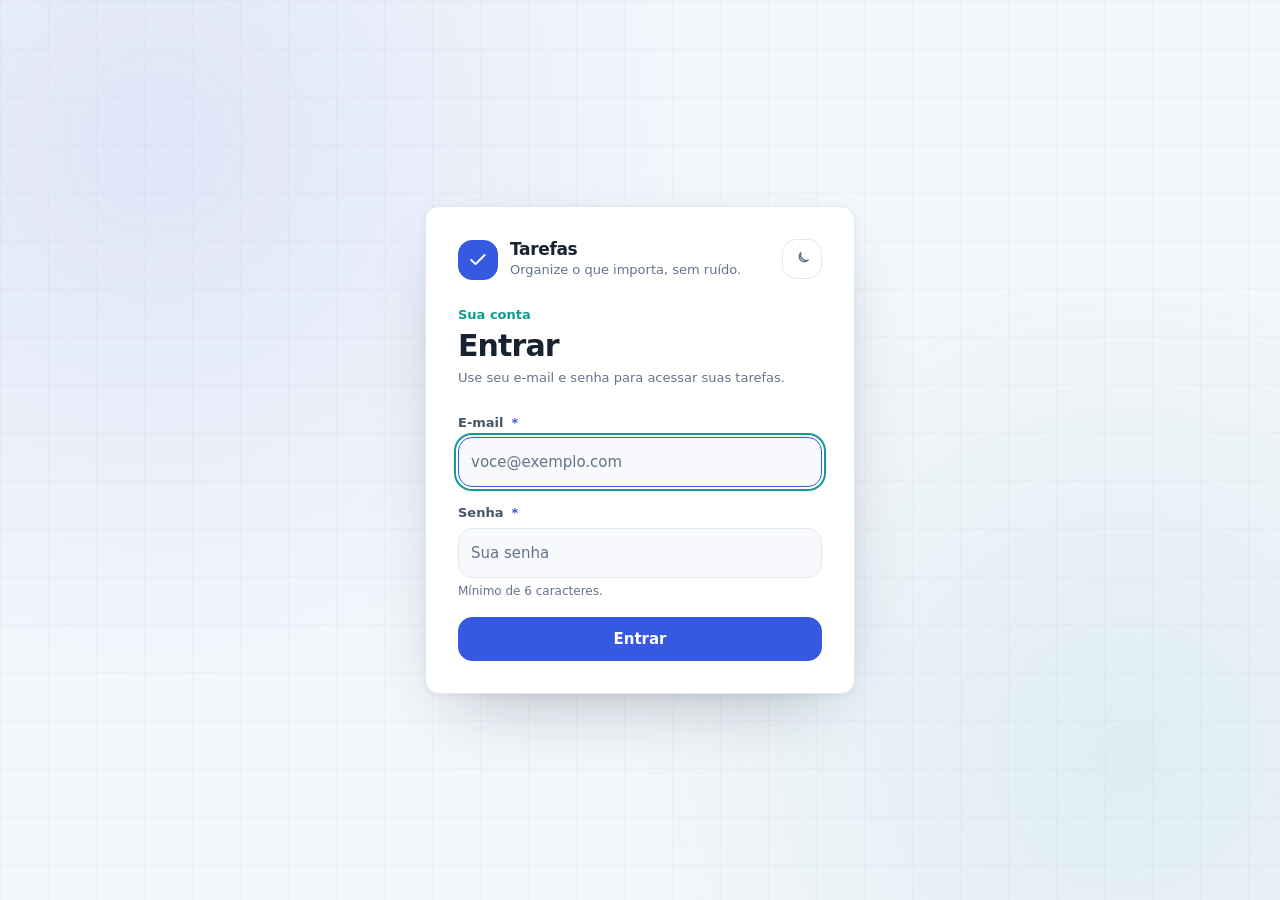
==== commit cee763cc: "feat: implement user authentication and session management with login interface" ====
--- a/docs/index.html
+++ b/docs/index.html
@@ -3,14 +3,118 @@
 <head>
   <meta charset="UTF-8">
   <meta name="viewport" content="width=device-width, initial-scale=1">
-  <meta name="description" content="Gerenciador de tarefas moderno, conectado a uma API FastAPI local.">
-  <meta name="theme-color" content="#240046">
+  <meta name="description" content="Gerenciador de tarefas pessoal, conectado a uma API FastAPI.">
+  <meta name="theme-color" content="#F3F6FB">
   <title>Tarefas — Gerenciador</title>
+
+  <script>
+    // Aplica o tema antes do CSS para evitar o flash de tema errado.
+    (function () {
+      try {
+        var salvo = localStorage.getItem("gerenciador.tema");
+        var escuro = window.matchMedia &&
+          window.matchMedia("(prefers-color-scheme: dark)").matches;
+        var tema = salvo === "light" || salvo === "dark"
+          ? salvo
+          : (escuro ? "dark" : "light");
+
+        document.documentElement.dataset.theme = tema;
+        var meta = document.querySelector('meta[name="theme-color"]');
+        if (meta) meta.content = tema === "dark" ? "#0B1020" : "#F3F6FB";
+      } catch (erro) {
+        document.documentElement.dataset.theme = "light";
+      }
+    })();
+  </script>
   <link rel="stylesheet" href="css/style.css">
 </head>
 <body>
 
-  <div class="app">
+  <main class="login" id="tela-login" hidden>
+    <section class="login__card" aria-labelledby="login-titulo">
+      <div class="login__top">
+        <div class="brand">
+          <span class="brand__mark" aria-hidden="true">
+            <svg viewBox="0 0 24 24" width="20" height="20" fill="none" stroke="currentColor" stroke-width="2.4" stroke-linecap="round" stroke-linejoin="round">
+              <path d="M20 6 9 17l-5-5"/>
+            </svg>
+          </span>
+          <div class="brand__text">
+            <p class="brand__title">Tarefas</p>
+            <p class="brand__sub">Organize o que importa, sem ruído.</p>
+          </div>
+        </div>
+
+        <button class="icon-btn theme-toggle" type="button" data-theme-toggle aria-label="Ativar tema escuro" aria-pressed="false" title="Ativar tema escuro">
+          <span class="theme-toggle__icon theme-toggle__icon--sun" aria-hidden="true">
+            <svg viewBox="0 0 24 24" width="18" height="18" fill="none" stroke="currentColor" stroke-width="2" stroke-linecap="round" stroke-linejoin="round">
+              <circle cx="12" cy="12" r="4"/>
+              <path d="M12 2v2M12 20v2M4.93 4.93l1.42 1.42M17.66 17.66l1.41 1.41M2 12h2M20 12h2M4.93 19.07l1.42-1.42M17.66 6.34l1.41-1.41"/>
+            </svg>
+          </span>
+          <span class="theme-toggle__icon theme-toggle__icon--moon" aria-hidden="true">
+            <svg viewBox="0 0 24 24" width="18" height="18" fill="none" stroke="currentColor" stroke-width="2" stroke-linecap="round" stroke-linejoin="round">
+              <path d="M20 14.5A8.5 8.5 0 0 1 9.5 4 7 7 0 1 0 20 14.5Z"/>
+            </svg>
+          </span>
+        </button>
+      </div>
+
+      <header class="login__head">
+        <p class="login__kicker">Sua conta</p>
+        <h1 class="login__title" id="login-titulo">Entrar</h1>
+        <p class="login__text">Use seu e-mail e senha para acessar suas tarefas.</p>
+      </header>
+
+      <form class="login__form" id="form-login" novalidate>
+        <div class="field">
+          <label class="field__label" for="login-email">
+            E-mail <span class="field__req" aria-hidden="true">*</span>
+          </label>
+          <input
+            class="field__input"
+            id="login-email"
+            name="email"
+            type="email"
+            maxlength="254"
+            autocomplete="username"
+            placeholder="voce@exemplo.com"
+            required
+            aria-required="true"
+          >
+          <p class="field__error" id="erro-login-email" data-erro-de="login-email" hidden></p>
+        </div>
+
+        <div class="field">
+          <label class="field__label" for="login-senha">
+            Senha <span class="field__req" aria-hidden="true">*</span>
+          </label>
+          <input
+            class="field__input"
+            id="login-senha"
+            name="senha"
+            type="password"
+            minlength="6"
+            maxlength="128"
+            autocomplete="current-password"
+            placeholder="Sua senha"
+            required
+            aria-required="true"
+          >
+          <p class="field__hint">Mínimo de 6 caracteres.</p>
+          <p class="field__error" id="erro-login-senha" data-erro-de="login-senha" hidden></p>
+        </div>
+
+        <p class="login__erro" id="login-erro" role="alert" hidden></p>
+
+        <button class="btn btn--primary btn--block" type="submit" id="login-submit">
+          Entrar
+        </button>
+      </form>
+    </section>
+  </main>
+
+  <div class="app" id="app" hidden>
 
     <header class="topbar">
       <div class="brand">
@@ -25,44 +129,47 @@
         </div>
       </div>
 
-      <span class="api-pill" id="api-status" data-online="desconhecido" title="Status da conexão com a API">
-        <span class="api-pill__dot" aria-hidden="true"></span>
-        <span class="api-pill__text" id="api-status-text">Conectando…</span>
-      </span>
+      <div class="topbar__actions">
+        <span class="api-pill" id="api-status" data-online="desconhecido" title="Status da conexão com a API">
+          <span class="api-pill__dot" aria-hidden="true"></span>
+          <span class="api-pill__text" id="api-status-text">Conectando…</span>
+        </span>
+
+        <button class="icon-btn theme-toggle" type="button" data-theme-toggle aria-label="Ativar tema escuro" aria-pressed="false" title="Ativar tema escuro">
+          <span class="theme-toggle__icon theme-toggle__icon--sun" aria-hidden="true">
+            <svg viewBox="0 0 24 24" width="18" height="18" fill="none" stroke="currentColor" stroke-width="2" stroke-linecap="round" stroke-linejoin="round">
+              <circle cx="12" cy="12" r="4"/>
+              <path d="M12 2v2M12 20v2M4.93 4.93l1.42 1.42M17.66 17.66l1.41 1.41M2 12h2M20 12h2M4.93 19.07l1.42-1.42M17.66 6.34l1.41-1.41"/>
+            </svg>
+          </span>
+          <span class="theme-toggle__icon theme-toggle__icon--moon" aria-hidden="true">
+            <svg viewBox="0 0 24 24" width="18" height="18" fill="none" stroke="currentColor" stroke-width="2" stroke-linecap="round" stroke-linejoin="round">
+              <path d="M20 14.5A8.5 8.5 0 0 1 9.5 4 7 7 0 1 0 20 14.5Z"/>
+            </svg>
+          </span>
+        </button>
+
+        <span class="user-pill" id="usuario-nome" hidden></span>
+
+        <button type="button" class="btn btn--ghost btn--compact" id="logout">Sair</button>
+      </div>
     </header>
 
     <div class="layout">
 
-      <section class="panel panel--composer" aria-labelledby="composer-titulo">
-        <header class="panel__head">
-          <div>
-            <p class="panel__eyebrow">Criar</p>
-            <h2 class="panel__title" id="composer-titulo">Nova tarefa</h2>
-          </div>
+      <section class="composer" aria-labelledby="composer-titulo">
+        <header class="composer__head">
+          <p class="composer__greeting" id="saudacao">Olá</p>
+          <h2 class="composer__title" id="composer-titulo">O que precisa ser feito?</h2>
+          <p class="composer__hint">
+            Uma tarefa por vez. Dê um nome claro e, se quiser, acrescente contexto.
+          </p>
         </header>
 
-        <p class="panel__hint">
-          Cadastre o que precisa ser feito. Você poderá editar, concluir ou
-          excluir depois, na área ao lado.
-        </p>
-
-        <button
-          type="button"
-          class="btn btn--primary btn--block"
-          id="abrir-form"
-          aria-expanded="false"
-          aria-controls="form-nova"
-        >
-          <svg class="btn__icon" viewBox="0 0 24 24" width="18" height="18" fill="none" stroke="currentColor" stroke-width="2.2" stroke-linecap="round" aria-hidden="true">
-            <path d="M12 5v14M5 12h14"/>
-          </svg>
-          Nova tarefa
-        </button>
-
-        <form class="form" id="form-nova" novalidate hidden>
+        <form class="form" id="form-nova" novalidate>
           <div class="field">
             <label class="field__label" for="novo-nome">
-              Nome <span class="field__req" aria-hidden="true">*</span>
+              Título <span class="field__req" aria-hidden="true">*</span>
             </label>
             <input
               class="field__input"
@@ -71,16 +178,16 @@
               type="text"
               maxlength="60"
               autocomplete="off"
-              placeholder="Ex.: Estudar rotas do FastAPI"
+              placeholder="Ex.: Revisar as rotas da API"
               required
               aria-required="true"
             >
-            <p class="field__error" data-erro-de="novo-nome" hidden></p>
+            <p class="field__error" id="erro-novo-nome" data-erro-de="novo-nome" hidden></p>
           </div>
 
           <div class="field">
             <label class="field__label" for="novo-descricao">
-              Descrição <span class="field__req" aria-hidden="true">*</span>
+              Descrição <span class="field__optional">Opcional</span>
             </label>
             <textarea
               class="field__input field__input--area"
@@ -88,70 +195,88 @@
               name="descricao"
               rows="3"
               maxlength="140"
-              placeholder="Ex.: terminar a parte de atualização"
-              required
-              aria-required="true"
+              placeholder="Algum detalhe que ajude a lembrar do que se trata."
             ></textarea>
-            <p class="field__error" data-erro-de="novo-descricao" hidden></p>
-          </div>
-
-          <div class="form__actions">
-            <button type="button" class="btn btn--ghost" data-cancelar-form>
-              Cancelar
-            </button>
-            <button type="submit" class="btn btn--primary">
-              <svg class="btn__icon" viewBox="0 0 24 24" width="17" height="17" fill="none" stroke="currentColor" stroke-width="2.2" stroke-linecap="round" stroke-linejoin="round" aria-hidden="true">
-                <path d="M5 12l5 5L20 7"/>
-              </svg>
-              Salvar tarefa
-            </button>
-          </div>
+          </div>
+
+          <button type="submit" class="btn btn--primary btn--block">
+            <svg class="btn__icon" viewBox="0 0 24 24" width="17" height="17" fill="none" stroke="currentColor" stroke-width="2.2" stroke-linecap="round" aria-hidden="true">
+              <path d="M12 5v14M5 12h14"/>
+            </svg>
+            Adicionar tarefa
+          </button>
         </form>
       </section>
 
-      <section class="panel panel--tasks" aria-labelledby="tarefas-titulo">
-        <header class="panel__head panel__head--row">
+      <section class="tasks-panel" aria-labelledby="tarefas-titulo">
+        <header class="tasks-panel__head">
           <div>
-            <p class="panel__eyebrow">Gerenciar</p>
-            <h2 class="panel__title" id="tarefas-titulo">Minhas tarefas</h2>
-          </div>
-          <span class="badge-count" id="contador-total" aria-label="Total de tarefas">0</span>
+            <h2 class="tasks-panel__title" id="tarefas-titulo">Minhas tarefas</h2>
+            <p class="tasks-panel__summary" id="resumo-tarefas" aria-live="polite">
+              <span><strong data-contador="pendente">0</strong> pendentes</span>
+              <span><strong data-contador="concluido">0</strong> concluídas</span>
+            </p>
+          </div>
         </header>
 
-        <nav class="filters" aria-label="Filtrar tarefas por status">
-          <button type="button" class="chip is-active" data-filtro="todas" aria-pressed="true">
-            Todas <span class="chip__num" data-contador="total">0</span>
-          </button>
-          <button type="button" class="chip" data-filtro="pendente" aria-pressed="false">
-            Pendentes <span class="chip__num" data-contador="pendente">0</span>
-          </button>
-          <button type="button" class="chip" data-filtro="concluido" aria-pressed="false">
-            Concluídas <span class="chip__num" data-contador="concluido">0</span>
-          </button>
-          <button type="button" class="chip" data-filtro="cancelado" aria-pressed="false">
-            Canceladas <span class="chip__num" data-contador="cancelado">0</span>
-          </button>
-        </nav>
+        <div class="task-toolbar">
+          <div class="search">
+            <label class="sr-only" for="busca-tarefas">Buscar tarefas</label>
+            <svg class="search__icon" viewBox="0 0 24 24" width="17" height="17" fill="none" stroke="currentColor" stroke-width="2" stroke-linecap="round" stroke-linejoin="round" aria-hidden="true">
+              <circle cx="11" cy="11" r="7"/>
+              <path d="m20 20-3.5-3.5"/>
+            </svg>
+            <input
+              class="search__input"
+              id="busca-tarefas"
+              type="search"
+              autocomplete="off"
+              placeholder="Buscar por título ou descrição"
+            >
+            <button class="search__clear" type="button" id="limpar-busca" aria-label="Limpar busca" title="Limpar busca" hidden>
+              <svg viewBox="0 0 24 24" width="15" height="15" fill="none" stroke="currentColor" stroke-width="2.2" stroke-linecap="round" aria-hidden="true">
+                <path d="M6 6l12 12M18 6 6 18"/>
+              </svg>
+            </button>
+          </div>
+
+          <nav class="filters" aria-label="Filtrar tarefas por status">
+            <button type="button" class="chip is-active" data-filtro="todas" aria-pressed="true">
+              Todas <span class="chip__num" data-contador="total">0</span>
+            </button>
+            <button type="button" class="chip" data-filtro="pendente" aria-pressed="false">
+              Pendentes <span class="chip__num" data-contador="pendente">0</span>
+            </button>
+            <button type="button" class="chip" data-filtro="concluido" aria-pressed="false">
+              Concluídas <span class="chip__num" data-contador="concluido">0</span>
+            </button>
+            <button type="button" class="chip" data-filtro="cancelado" aria-pressed="false">
+              Canceladas <span class="chip__num" data-contador="cancelado">0</span>
+            </button>
+          </nav>
+        </div>
 
         <p class="feedback" id="feedback" role="status" aria-live="polite"></p>
 
-        <div class="state" id="loading" hidden>
-          <span class="spinner" aria-hidden="true"></span>
-          <p class="state__text">Carregando tarefas…</p>
-        </div>
-
-        <div class="state state--empty" id="vazio" hidden>
-          <div class="state__icon" aria-hidden="true">
-            <svg viewBox="0 0 24 24" width="26" height="26" fill="none" stroke="currentColor" stroke-width="1.7" stroke-linecap="round" stroke-linejoin="round">
-              <rect x="3" y="4" width="18" height="17" rx="3"/>
-              <path d="M8 3v3M16 3v3M8 12h8M8 16h5"/>
-            </svg>
-          </div>
-          <p class="state__title" id="vazio-titulo">Nada por aqui ainda</p>
-          <p class="state__text" id="vazio-texto">Crie sua primeira tarefa na área de criação.</p>
-        </div>
-
-        <ul class="tasks" id="lista" aria-live="polite" aria-relevant="additions removals"></ul>
+        <div class="tasks-scroll" id="tasks-scroll">
+          <div class="state" id="loading" hidden>
+            <span class="spinner" aria-hidden="true"></span>
+            <p class="state__text">Carregando tarefas…</p>
+          </div>
+
+          <div class="state state--empty" id="vazio" hidden>
+            <div class="state__icon" aria-hidden="true">
+              <svg viewBox="0 0 24 24" width="26" height="26" fill="none" stroke="currentColor" stroke-width="1.7" stroke-linecap="round" stroke-linejoin="round">
+                <rect x="3" y="4" width="18" height="17" rx="3"/>
+                <path d="M8 3v3M16 3v3M8 12h8M8 16h5"/>
+              </svg>
+            </div>
+            <p class="state__title" id="vazio-titulo">Nenhuma tarefa por aqui</p>
+            <p class="state__text" id="vazio-texto">Adicione a primeira tarefa no painel ao lado para começar.</p>
+          </div>
+
+          <ul class="tasks" id="lista"></ul>
+        </div>
       </section>
 
     </div>
@@ -159,6 +284,12 @@
 
   <dialog class="modal" id="modal-editar" aria-labelledby="modal-editar-titulo">
     <form class="modal__card" id="form-editar" novalidate>
+      <button type="button" class="icon-btn modal__close" data-fechar aria-label="Fechar edição" title="Fechar">
+        <svg viewBox="0 0 24 24" width="17" height="17" fill="none" stroke="currentColor" stroke-width="2.2" stroke-linecap="round" aria-hidden="true">
+          <path d="M6 6l12 12M18 6 6 18"/>
+        </svg>
+      </button>
+
       <header class="modal__head">
         <p class="modal__eyebrow">Editando <span id="editar-ref">#000</span></p>
         <h2 class="modal__title" id="modal-editar-titulo">Editar tarefa</h2>
@@ -166,18 +297,17 @@
 
       <div class="field">
         <label class="field__label" for="editar-nome">
-          Nome <span class="field__req" aria-hidden="true">*</span>
+          Título <span class="field__req" aria-hidden="true">*</span>
         </label>
         <input class="field__input" id="editar-nome" type="text" maxlength="60" required aria-required="true">
-        <p class="field__error" data-erro-de="editar-nome" hidden></p>
+        <p class="field__error" id="erro-editar-nome" data-erro-de="editar-nome" hidden></p>
       </div>
 
       <div class="field">
         <label class="field__label" for="editar-descricao">
-          Descrição <span class="field__req" aria-hidden="true">*</span>
+          Descrição <span class="field__optional">Opcional</span>
         </label>
-        <textarea class="field__input field__input--area" id="editar-descricao" rows="3" maxlength="140" required aria-required="true"></textarea>
-        <p class="field__error" data-erro-de="editar-descricao" hidden></p>
+        <textarea class="field__input field__input--area" id="editar-descricao" rows="3" maxlength="140"></textarea>
       </div>
 
       <div class="field">
--- a/docs/css/style.css
+++ b/docs/css/style.css
@@ -1,62 +1,137 @@
-/* Tarefas — estilos. Fundo preto, identidade roxa/violeta. */
+/* ==========================================================================
+   Tarefas — Calm Ledger
+   Tokens, temas, layout e componentes em um único sistema.
+   ========================================================================== */
 
 :root {
-  /* Identidade */
-  --purple: #240046;
-  --violet: #a78bfa;
-
-  /* Superfícies */
-  --bg: #000000;
-  --surface: #1c1724;
-  --surface-2: #3d245b;
-  --surface-3: #4a2c6b;
-  --surface-dim: #141019;
-
-  /* Bordas */
-  --border: #3d245b;
-  --border-strong: #5b3b86;
-
-  /* Texto */
-  --text: #f5f3f7;
-  --text-soft: #a7a1b2;
-  --text-muted: rgba(167, 161, 178, 0.72);
-
-  /* Destaque (botões e estados ativos) */
-  --accent: var(--purple);
-  --accent-hover: #3d245b;
-  --accent-press: #1c1724;
-  --accent-line: var(--violet);
-  --accent-text: var(--violet);
-  --accent-soft: rgba(167, 139, 250, 0.16);
-
-  /* Estados das tarefas */
-  --pendente: var(--violet);
-  --pendente-soft: rgba(167, 139, 250, 0.16);
-  --concluido: #f5f3f7;
-  --concluido-soft: rgba(245, 243, 247, 0.12);
-  --cancelado-soft: rgba(167, 161, 178, 0.16);
-
-  /* Ação destrutiva */
-  --danger: #f0555b;
-  --danger-hover: #ff666c;
-  --danger-soft: rgba(240, 85, 91, 0.14);
-
-  /* Formas */
-  --radius: 12px;
-  --radius-sm: 9px;
-  --radius-lg: 18px;
-
-  /* Sombras */
-  --shadow-sm: 0 1px 2px rgba(0, 0, 0, 0.45);
-  --shadow: 0 8px 24px rgba(0, 0, 0, 0.5);
-  --shadow-lg: 0 24px 60px rgba(0, 0, 0, 0.65);
-  --shadow-accent: 0 8px 22px rgba(36, 0, 70, 0.6);
-
-  /* Tipografia e transição */
-  --font: "Inter", -apple-system, BlinkMacSystemFont, "Segoe UI", Roboto,
-    Helvetica, Arial, sans-serif;
-  --t: 140ms ease;
-}
+  /* Tipografia — escala 1.2, uma família para UI e uma para números. */
+  --font-sans: ui-sans-serif, system-ui, -apple-system, BlinkMacSystemFont,
+    "Segoe UI", Roboto, "Helvetica Neue", Arial, sans-serif;
+  --font-mono: ui-monospace, SFMono-Regular, "SF Mono", Menlo, Consolas,
+    "Liberation Mono", monospace;
+
+  --step--2: 0.75rem;
+  --step--1: 0.8125rem;
+  --step-0: 0.9375rem;
+  --step-1: 1.0625rem;
+  --step-2: 1.25rem;
+  --step-3: 1.5rem;
+  --step-4: 1.875rem;
+
+  /* Espaçamento — base 4px. */
+  --space-1: 4px;
+  --space-2: 8px;
+  --space-3: 12px;
+  --space-4: 16px;
+  --space-5: 20px;
+  --space-6: 24px;
+  --space-7: 32px;
+  --space-8: 40px;
+  --space-9: 48px;
+  --space-10: 64px;
+
+  /* Cores — modo claro. */
+  --bg: #f3f6fb;
+  --surface: #ffffff;
+  --surface-2: #f7f9fc;
+  --surface-3: #eef3fa;
+  --text: #182230;
+  --text-2: #475569;
+  --text-3: #64748b;
+  --border: #e2e8f0;
+  --border-strong: #cbd5e1;
+
+  --primary: #3559e0;
+  --primary-hover: #2848c4;
+  --primary-soft: #e8edff;
+  --on-primary: #ffffff;
+  --accent: #0f9d91;
+  --accent-hover: #0b7f76;
+  --accent-soft: #e6f7f5;
+  --on-accent: #ffffff;
+
+  --success: #166534;
+  --success-soft: #dcfce7;
+  --danger: #b42318;
+  --danger-hover: #912018;
+  --danger-soft: #fee4e2;
+  --on-danger: #ffffff;
+
+  --status-pendente: #1e40af;
+  --status-pendente-soft: #dbeafe;
+  --status-concluido: #166534;
+  --status-concluido-soft: #dcfce7;
+  --status-cancelado: #475569;
+  --status-cancelado-soft: #f1f5f9;
+
+  --ambient-1: rgba(53, 89, 224, 0.1);
+  --ambient-2: rgba(15, 157, 145, 0.09);
+  --grid-line: rgba(24, 34, 48, 0.026);
+
+  /* Forma — retângulos com um raio; pills e círculos usam 999px. */
+  --radius: 14px;
+  --shadow-panel: 0 28px 70px -32px rgba(24, 34, 48, 0.35),
+    0 2px 8px rgba(24, 34, 48, 0.06);
+  --shadow-card: 0 1px 2px rgba(24, 34, 48, 0.05);
+
+  /* Movimento. */
+  --dur-fast: 120ms;
+  --dur: 200ms;
+  --dur-slow: 320ms;
+  --ease: cubic-bezier(0.2, 0, 0, 1);
+  --ease-out: cubic-bezier(0.16, 1, 0.3, 1);
+
+  --content: 1100px;
+  --select-arrow: url("data:image/svg+xml,%3Csvg xmlns='http://www.w3.org/2000/svg' width='14' height='14' viewBox='0 0 24 24' fill='none' stroke='%2364748b' stroke-width='2.2' stroke-linecap='round' stroke-linejoin='round'%3E%3Cpath d='m6 9 6 6 6-6'/%3E%3C/svg%3E");
+}
+
+[data-theme="dark"] {
+  --bg: #0b1020;
+  --surface: #151c2e;
+  --surface-2: #1c263b;
+  --surface-3: #243149;
+  --text: #f1f5f9;
+  --text-2: #cbd5e1;
+  --text-3: #a5b4c7;
+  --border: #2b3850;
+  --border-strong: #3b4a66;
+
+  --primary: #7c93ff;
+  --primary-hover: #93a6ff;
+  --primary-soft: rgba(124, 147, 255, 0.16);
+  --on-primary: #0b1020;
+  --accent: #42d6c3;
+  --accent-hover: #6be3d3;
+  --accent-soft: rgba(66, 214, 195, 0.14);
+  --on-accent: #062a27;
+
+  --success: #86efac;
+  --success-soft: rgba(34, 197, 94, 0.14);
+  --danger: #fca5a5;
+  --danger-hover: #fecaca;
+  --danger-soft: rgba(248, 113, 113, 0.14);
+  --on-danger: #3b0a0a;
+
+  --status-pendente: #93c5fd;
+  --status-pendente-soft: rgba(59, 130, 246, 0.16);
+  --status-concluido: #86efac;
+  --status-concluido-soft: rgba(34, 197, 94, 0.14);
+  --status-cancelado: #cbd5e1;
+  --status-cancelado-soft: rgba(148, 163, 184, 0.14);
+
+  --ambient-1: rgba(124, 147, 255, 0.12);
+  --ambient-2: rgba(66, 214, 195, 0.08);
+  --grid-line: rgba(241, 245, 249, 0.025);
+
+  --shadow-panel: 0 30px 80px -32px rgba(0, 0, 0, 0.75),
+    0 2px 8px rgba(0, 0, 0, 0.3);
+  --shadow-card: 0 1px 2px rgba(0, 0, 0, 0.25);
+  --select-arrow: url("data:image/svg+xml,%3Csvg xmlns='http://www.w3.org/2000/svg' width='14' height='14' viewBox='0 0 24 24' fill='none' stroke='%23a5b4c7' stroke-width='2.2' stroke-linecap='round' stroke-linejoin='round'%3E%3Cpath d='m6 9 6 6 6-6'/%3E%3C/svg%3E");
+}
+
+/* ==========================================================================
+   Base
+   ========================================================================== */
 
 *,
 *::before,
@@ -65,19 +140,46 @@
 }
 
 html {
+  color-scheme: light;
   -webkit-text-size-adjust: 100%;
+}
+
+html[data-theme="dark"] {
+  color-scheme: dark;
 }
 
 body {
   margin: 0;
   min-height: 100vh;
+  min-height: 100dvh;
+  display: grid;
+  place-items: center;
+  padding: var(--space-6);
+  overflow-x: hidden;
   background: var(--bg);
   color: var(--text);
-  font-family: var(--font);
-  font-size: 16px;
-  line-height: 1.55;
+  font-family: var(--font-sans);
+  font-size: var(--step-0);
+  line-height: 1.6;
   -webkit-font-smoothing: antialiased;
   text-rendering: optimizeLegibility;
+  transition: background-color var(--dur) var(--ease),
+    color var(--dur) var(--ease);
+}
+
+body::before {
+  content: "";
+  position: fixed;
+  inset: 0;
+  z-index: 0;
+  pointer-events: none;
+  background-image:
+    radial-gradient(circle at 12% 16%, var(--ambient-1), transparent 40%),
+    radial-gradient(circle at 88% 84%, var(--ambient-2), transparent 36%),
+    linear-gradient(var(--grid-line) 1px, transparent 1px),
+    linear-gradient(90deg, var(--grid-line) 1px, transparent 1px);
+  background-size: auto, auto, var(--space-9) var(--space-9),
+    var(--space-9) var(--space-9);
 }
 
 h1,
@@ -98,100 +200,213 @@
   cursor: pointer;
 }
 
-/* `[hidden]` precisa vencer os `display` dos componentes */
+svg {
+  display: block;
+}
+
 [hidden] {
   display: none !important;
 }
 
 ::selection {
-  background: var(--accent-line);
+  background: var(--accent-soft);
   color: var(--text);
 }
 
 :focus-visible {
-  outline: 2px solid var(--accent-line);
+  outline: 2px solid var(--accent);
   outline-offset: 2px;
-  border-radius: 4px;
+}
+
+.sr-only {
+  position: absolute;
+  width: 1px;
+  height: 1px;
+  padding: 0;
+  margin: -1px;
+  overflow: hidden;
+  clip: rect(0, 0, 0, 0);
+  white-space: nowrap;
+  border: 0;
 }
 
 /* ==========================================================================
-   Layout geral
+   Login
    ========================================================================== */
-.app {
-  max-width: 1080px;
-  margin: 0 auto;
-  padding: 32px 20px 56px;
-}
-
-.layout {
-  display: grid;
-  grid-template-columns: minmax(280px, 340px) 1fr;
-  gap: 22px;
-  align-items: start;
-}
-
-.topbar {
+
+.login {
+  position: relative;
+  z-index: 1;
+  width: min(430px, 100%);
+}
+
+.login__card {
+  display: flex;
+  flex-direction: column;
+  gap: var(--space-6);
+  padding: var(--space-7);
+  background: var(--surface);
+  border: 1px solid var(--border);
+  border-radius: var(--radius);
+  box-shadow: var(--shadow-panel);
+  animation: app-in var(--dur-slow) var(--ease-out);
+  transition: background-color var(--dur) var(--ease),
+    border-color var(--dur) var(--ease);
+}
+
+.login__top {
+  display: flex;
+  align-items: flex-start;
+  justify-content: space-between;
+  gap: var(--space-4);
+}
+
+.login__head {
+  display: flex;
+  flex-direction: column;
+  gap: var(--space-1);
+}
+
+.login__kicker {
+  color: var(--accent);
+  font-size: var(--step--1);
+  font-weight: 600;
+}
+
+.login__title {
+  font-size: var(--step-4);
+  line-height: 1.15;
+  letter-spacing: -0.03em;
+}
+
+.login__text {
+  color: var(--text-3);
+  font-size: var(--step--1);
+}
+
+.login__form {
+  display: flex;
+  flex-direction: column;
+  gap: var(--space-4);
+}
+
+.login__erro {
+  padding: var(--space-3);
+  background: var(--danger-soft);
+  border: 1px solid var(--danger);
+  border-radius: var(--radius);
+  color: var(--danger);
+  font-size: var(--step--1);
+}
+
+.login .field__input {
+  background: var(--surface-2);
+}
+
+/* ==========================================================================
+   Marca e topo
+   ========================================================================== */
+
+.brand {
   display: flex;
   align-items: center;
-  justify-content: space-between;
-  gap: 16px;
-  margin-bottom: 26px;
-}
-
-.brand {
-  display: flex;
-  align-items: center;
-  gap: 13px;
+  gap: var(--space-3);
+  min-width: 0;
 }
 
 .brand__mark {
   display: grid;
   place-items: center;
-  width: 42px;
-  height: 42px;
   flex: none;
-  border-radius: 12px;
-  background: var(--accent);
-  border: 1px solid var(--accent-line);
-  color: var(--text);
-  box-shadow: var(--shadow-accent);
+  width: 40px;
+  height: 40px;
+  background: var(--primary);
+  border: 1px solid var(--primary);
+  border-radius: var(--radius);
+  color: var(--on-primary);
+}
+
+.brand__text {
+  min-width: 0;
 }
 
 .brand__title {
-  font-size: 1.28rem;
+  font-size: var(--step-1);
   font-weight: 700;
-  letter-spacing: -0.01em;
+  letter-spacing: -0.02em;
+  line-height: 1.25;
 }
 
 .brand__sub {
-  font-size: 0.82rem;
-  color: var(--text-muted);
+  overflow: hidden;
+  color: var(--text-3);
+  font-size: var(--step--1);
+  text-overflow: ellipsis;
+  white-space: nowrap;
+}
+
+.app {
+  position: relative;
+  z-index: 1;
+  display: flex;
+  flex-direction: column;
+  width: min(var(--content), 100%);
+  height: min(820px, calc(100dvh - var(--space-9)));
+  overflow: hidden;
+  background: var(--surface);
+  border: 1px solid var(--border);
+  border-radius: var(--radius);
+  box-shadow: var(--shadow-panel);
+  animation: app-in var(--dur-slow) var(--ease-out);
+  transition: background-color var(--dur) var(--ease),
+    border-color var(--dur) var(--ease);
+}
+
+.topbar {
+  display: flex;
+  align-items: center;
+  justify-content: space-between;
+  flex: none;
+  gap: var(--space-4);
+  padding: var(--space-4) var(--space-6);
+  background: var(--surface);
+  border-bottom: 1px solid var(--border);
+  transition: background-color var(--dur) var(--ease),
+    border-color var(--dur) var(--ease);
+}
+
+.topbar__actions {
+  display: flex;
+  align-items: center;
+  justify-content: flex-end;
+  flex-wrap: wrap;
+  gap: var(--space-2);
 }
 
 .api-pill {
   display: inline-flex;
   align-items: center;
-  gap: 8px;
-  padding: 7px 13px;
+  gap: var(--space-2);
+  max-width: 180px;
+  padding: var(--space-1) var(--space-3);
+  background: var(--surface-2);
   border: 1px solid var(--border);
   border-radius: 999px;
-  background: var(--surface);
-  font-size: 0.78rem;
-  color: var(--text-soft);
+  color: var(--text-3);
+  font-size: var(--step--2);
   white-space: nowrap;
-  max-width: 46vw;
 }
 
 .api-pill__dot {
-  width: 8px;
-  height: 8px;
   flex: none;
-  border-radius: 50%;
-  background: var(--text-muted);
+  width: 7px;
+  height: 7px;
+  background: var(--text-3);
+  border-radius: 999px;
 }
 
 .api-pill[data-online="sim"] .api-pill__dot {
-  background: var(--accent-line);
+  background: var(--accent);
 }
 .api-pill[data-online="nao"] .api-pill__dot {
   background: var(--danger);
@@ -202,82 +417,196 @@
   text-overflow: ellipsis;
 }
 
+.user-pill {
+  max-width: 190px;
+  overflow: hidden;
+  padding: var(--space-1) var(--space-3);
+  background: var(--surface-2);
+  border: 1px solid var(--border);
+  border-radius: 999px;
+  color: var(--text-2);
+  font-size: var(--step--1);
+  text-overflow: ellipsis;
+  white-space: nowrap;
+}
+
 /* ==========================================================================
-   Painéis (superfícies)
+   Layout principal
    ========================================================================== */
-.panel {
+
+.layout {
+  display: grid;
+  grid-template-columns: 360px minmax(0, 1fr);
+  flex: 1;
+  min-height: 0;
+}
+
+.composer {
+  min-height: 0;
+  overflow-y: auto;
+  padding: var(--space-7) var(--space-6);
+  background: var(--surface-2);
+  border-right: 1px solid var(--border);
+  scrollbar-color: var(--border-strong) transparent;
+  scrollbar-width: thin;
+  transition: background-color var(--dur) var(--ease),
+    border-color var(--dur) var(--ease);
+}
+
+.composer__head {
+  display: flex;
+  flex-direction: column;
+  gap: var(--space-1);
+}
+
+.composer__greeting {
+  color: var(--accent);
+  font-size: var(--step--1);
+  font-weight: 600;
+}
+
+.composer__title {
+  font-size: var(--step-3);
+  font-weight: 700;
+  letter-spacing: -0.025em;
+  line-height: 1.2;
+}
+
+.composer__hint {
+  margin-top: var(--space-1);
+  color: var(--text-3);
+  font-size: var(--step--1);
+}
+
+.form {
+  display: flex;
+  flex-direction: column;
+  gap: var(--space-4);
+  margin-top: var(--space-6);
+  padding-top: var(--space-6);
+  border-top: 1px solid var(--border);
+}
+
+/* ==========================================================================
+   Campos
+   ========================================================================== */
+
+.field {
+  display: flex;
+  flex-direction: column;
+  gap: var(--space-1);
+}
+
+.field__label {
+  display: flex;
+  align-items: baseline;
+  gap: var(--space-2);
+  color: var(--text-2);
+  font-size: var(--step--1);
+  font-weight: 600;
+}
+
+.field__req {
+  color: var(--primary);
+}
+
+.field__optional {
+  color: var(--text-3);
+  font-size: var(--step--2);
+  font-weight: 400;
+}
+
+.field__input {
+  width: 100%;
+  min-height: 44px;
+  padding: var(--space-3);
   background: var(--surface);
   border: 1px solid var(--border);
-  border-radius: var(--radius-lg);
-  box-shadow: var(--shadow-sm);
-  padding: 22px;
-}
-
-.panel--composer {
-  position: sticky;
-  top: 24px;
-}
-
-.panel__head--row {
-  display: flex;
-  align-items: flex-start;
-  justify-content: space-between;
-  gap: 14px;
-}
-
-.panel__eyebrow {
-  font-size: 0.7rem;
-  font-weight: 700;
-  letter-spacing: 0.11em;
-  text-transform: uppercase;
-  color: var(--accent-text);
-  margin-bottom: 3px;
-}
-
-.panel__title {
-  font-size: 1.12rem;
-  font-weight: 650;
-  letter-spacing: -0.01em;
-}
-
-.panel__hint {
-  margin: 12px 0 16px;
-  font-size: 0.85rem;
-  color: var(--text-muted);
-}
-
-.badge-count {
-  display: grid;
-  place-items: center;
-  min-width: 34px;
-  height: 34px;
-  padding: 0 10px;
-  border-radius: 10px;
-  background: var(--accent);
-  border: 1px solid var(--accent-line);
+  border-radius: var(--radius);
   color: var(--text);
-  font-weight: 700;
-  font-size: 0.9rem;
+  transition: background-color var(--dur) var(--ease),
+    border-color var(--dur) var(--ease), box-shadow var(--dur) var(--ease);
+}
+
+.field__input::placeholder {
+  color: var(--text-3);
+}
+
+.field__input:hover {
+  border-color: var(--border-strong);
+}
+
+.field__input:focus {
+  border-color: var(--primary);
+}
+
+.field__input--area {
+  min-height: 96px;
+  resize: vertical;
+}
+
+.field__input[aria-invalid="true"] {
+  border-color: var(--danger);
+}
+
+select.field__input {
+  appearance: none;
+  padding-right: var(--space-8);
+  background-image: var(--select-arrow);
+  background-repeat: no-repeat;
+  background-position: right var(--space-3) center;
+}
+
+.field__hint {
+  color: var(--text-3);
+  font-size: var(--step--2);
+}
+
+.field__error {
+  color: var(--danger);
+  font-size: var(--step--2);
+}
+
+.modal .field__input {
+  background: var(--surface-2);
 }
 
 /* ==========================================================================
-   Botões
+   Botões e controles
    ========================================================================== */
+
 .btn {
   display: inline-flex;
   align-items: center;
   justify-content: center;
-  gap: 8px;
-  padding: 11px 16px;
+  gap: var(--space-2);
+  min-height: 44px;
+  padding: var(--space-3) var(--space-4);
+  background: transparent;
   border: 1px solid transparent;
-  border-radius: var(--radius-sm);
-  background: transparent;
-  font-size: 0.9rem;
+  border-radius: var(--radius);
+  color: var(--text);
+  font-size: var(--step-0);
   font-weight: 600;
-  line-height: 1;
+  line-height: 1.2;
   white-space: nowrap;
-  transition: background var(--t), border-color var(--t), color var(--t),
-    transform var(--t);
+  transition: background-color var(--dur) var(--ease),
+    border-color var(--dur) var(--ease), color var(--dur) var(--ease),
+    transform var(--dur-fast) var(--ease);
+}
+
+.btn:hover:not(:disabled) {
+  transform: translateY(-1px);
+}
+
+.btn:active:not(:disabled) {
+  transform: translateY(1px);
+}
+
+.btn:disabled,
+.btn[aria-busy="true"] {
+  cursor: not-allowed;
+  opacity: 0.55;
 }
 
 .btn__icon {
@@ -288,25 +617,29 @@
   width: 100%;
 }
 
+.btn--compact {
+  min-height: 38px;
+  padding: var(--space-2) var(--space-3);
+  font-size: var(--step--1);
+}
+
 .btn--primary {
-  background: var(--accent);
-  border-color: var(--accent-line);
-  color: var(--text);
-  box-shadow: var(--shadow-accent);
-}
+  background: var(--primary);
+  border-color: var(--primary);
+  color: var(--on-primary);
+}
+
 .btn--primary:hover:not(:disabled) {
-  background: var(--accent-hover);
-}
-.btn--primary:active:not(:disabled) {
-  background: var(--accent-press);
-  transform: translateY(1px);
+  background: var(--primary-hover);
+  border-color: var(--primary-hover);
 }
 
 .btn--ghost {
   background: var(--surface-2);
   border-color: var(--border);
-  color: var(--text-soft);
-}
+  color: var(--text-2);
+}
+
 .btn--ghost:hover:not(:disabled) {
   background: var(--surface-3);
   border-color: var(--border-strong);
@@ -315,138 +648,232 @@
 
 .btn--danger {
   background: var(--danger);
-  color: var(--text);
-}
+  border-color: var(--danger);
+  color: var(--on-danger);
+}
+
 .btn--danger:hover:not(:disabled) {
   background: var(--danger-hover);
-}
-.btn--danger:active:not(:disabled) {
+  border-color: var(--danger-hover);
+}
+
+.icon-btn {
+  display: grid;
+  place-items: center;
+  flex: none;
+  width: 40px;
+  height: 40px;
+  padding: 0;
+  background: transparent;
+  border: 1px solid var(--border);
+  border-radius: var(--radius);
+  color: var(--text-3);
+  transition: background-color var(--dur) var(--ease),
+    border-color var(--dur) var(--ease), color var(--dur) var(--ease),
+    transform var(--dur-fast) var(--ease);
+}
+
+.icon-btn:hover:not(:disabled) {
+  background: var(--surface-2);
+  border-color: var(--border-strong);
+  color: var(--text);
+}
+
+.icon-btn:active:not(:disabled) {
   transform: translateY(1px);
 }
 
-.btn:disabled {
+.icon-btn--danger:hover:not(:disabled) {
+  background: var(--danger-soft);
+  border-color: var(--danger);
+  color: var(--danger);
+}
+
+.icon-btn:disabled {
+  cursor: not-allowed;
   opacity: 0.5;
-  cursor: not-allowed;
+}
+
+.icon-btn svg {
+  width: 17px;
+  height: 17px;
+}
+
+.theme-toggle__icon {
+  display: grid;
+  place-items: center;
+  transition: transform var(--dur) var(--ease);
+}
+
+.theme-toggle__icon--sun {
+  display: none;
+}
+
+[data-theme="dark"] .theme-toggle__icon--sun {
+  display: grid;
+}
+
+[data-theme="dark"] .theme-toggle__icon--moon {
+  display: none;
+}
+
+.theme-toggle:hover .theme-toggle__icon {
+  transform: rotate(12deg);
 }
 
 /* ==========================================================================
-   Formulários e campos
+   Painel de tarefas
    ========================================================================== */
-.form {
+
+.tasks-panel {
   display: flex;
   flex-direction: column;
-  gap: 15px;
-  margin-top: 16px;
-  padding-top: 18px;
-  border-top: 1px solid var(--border);
-  animation: reveal 160ms ease;
-}
-
-.field {
+  min-width: 0;
+  min-height: 0;
+  padding: var(--space-6) var(--space-6) 0;
+  background: var(--surface);
+  transition: background-color var(--dur) var(--ease);
+}
+
+.tasks-panel__head {
+  display: flex;
+  align-items: flex-start;
+  justify-content: space-between;
+  gap: var(--space-4);
+  flex: none;
+  padding-bottom: var(--space-3);
+  border-bottom: 1px solid var(--border);
+}
+
+.tasks-panel__title {
+  font-size: var(--step-2);
+  font-weight: 700;
+  letter-spacing: -0.02em;
+  line-height: 1.25;
+}
+
+.tasks-panel__summary {
+  display: flex;
+  flex-wrap: wrap;
+  gap: var(--space-3);
+  margin-top: var(--space-1);
+  color: var(--text-3);
+  font-size: var(--step--1);
+}
+
+.tasks-panel__summary strong {
+  color: var(--text-2);
+  font-family: var(--font-mono);
+  font-size: var(--step--1);
+  font-weight: 600;
+}
+
+.task-toolbar {
   display: flex;
   flex-direction: column;
-  gap: 6px;
-}
-
-.field__label {
-  font-size: 0.82rem;
-  font-weight: 600;
-  color: var(--text-soft);
-}
-
-.field__req {
-  color: var(--accent-text);
-}
-
-.field__input {
+  gap: var(--space-3);
+  flex: none;
+  padding: var(--space-4) 0 var(--space-3);
+}
+
+.search {
+  position: relative;
+  min-width: 0;
+}
+
+.search__icon {
+  position: absolute;
+  top: 50%;
+  left: var(--space-3);
+  color: var(--text-3);
+  transform: translateY(-50%);
+  pointer-events: none;
+}
+
+.search__input {
   width: 100%;
-  padding: 11px 13px;
+  min-height: 44px;
+  padding: var(--space-3) var(--space-8) var(--space-3) var(--space-7);
   background: var(--surface-2);
   border: 1px solid var(--border);
-  border-radius: var(--radius-sm);
+  border-radius: var(--radius);
   color: var(--text);
-  transition: border-color var(--t), background var(--t), box-shadow var(--t);
-}
-
-.field__input::placeholder {
-  color: var(--text-muted);
-}
-
-.field__input:hover {
+  transition: background-color var(--dur) var(--ease),
+    border-color var(--dur) var(--ease), box-shadow var(--dur) var(--ease);
+}
+
+.search__input::placeholder {
+  color: var(--text-3);
+}
+
+.search__input::-webkit-search-cancel-button {
+  display: none;
+}
+
+.search__input:hover {
   border-color: var(--border-strong);
 }
 
-.field__input:focus {
-  outline: none;
-  border-color: var(--accent-line);
-  box-shadow: 0 0 0 3px var(--accent-soft);
-}
-
-.field__input--area {
-  resize: vertical;
-  min-height: 76px;
-}
-
-.field__input[aria-invalid="true"] {
-  border-color: var(--danger);
-  box-shadow: 0 0 0 3px var(--danger-soft);
-}
-
-.field__error {
-  font-size: 0.78rem;
-  color: var(--danger);
-}
-
-select.field__input {
-  appearance: none;
-  background-image: url("data:image/svg+xml,%3Csvg xmlns='http://www.w3.org/2000/svg' width='14' height='14' viewBox='0 0 24 24' fill='none' stroke='%23a7a1b2' stroke-width='2.4' stroke-linecap='round' stroke-linejoin='round'%3E%3Cpath d='m6 9 6 6 6-6'/%3E%3C/svg%3E");
-  background-repeat: no-repeat;
-  background-position: right 12px center;
-  padding-right: 34px;
-}
-
-.form__actions {
-  display: flex;
-  gap: 10px;
-  margin-top: 4px;
-}
-.form__actions .btn {
-  flex: 1;
-}
-
-/* ==========================================================================
-   Filtros (chips)
-   ========================================================================== */
+.search__input:focus {
+  background: var(--surface);
+  border-color: var(--primary);
+}
+
+.search__clear {
+  position: absolute;
+  top: 50%;
+  right: var(--space-2);
+  display: grid;
+  place-items: center;
+  width: 30px;
+  height: 30px;
+  padding: 0;
+  background: var(--surface-3);
+  border: 1px solid transparent;
+  border-radius: 999px;
+  color: var(--text-3);
+  transform: translateY(-50%);
+  transition: background-color var(--dur) var(--ease),
+    color var(--dur) var(--ease);
+}
+
+.search__clear:hover {
+  background: var(--border);
+  color: var(--text);
+}
+
 .filters {
   display: flex;
   flex-wrap: wrap;
-  gap: 8px;
-  margin: 16px 0 18px;
+  gap: var(--space-1);
 }
 
 .chip {
   display: inline-flex;
   align-items: center;
-  gap: 7px;
-  padding: 7px 12px;
+  gap: var(--space-2);
+  min-height: 36px;
+  padding: var(--space-1) var(--space-3);
+  background: transparent;
   border: 1px solid var(--border);
   border-radius: 999px;
+  color: var(--text-3);
+  font-size: var(--step--1);
+  font-weight: 600;
+  transition: background-color var(--dur) var(--ease),
+    border-color var(--dur) var(--ease), color var(--dur) var(--ease);
+}
+
+.chip:hover {
   background: var(--surface-2);
-  color: var(--text-soft);
-  font-size: 0.82rem;
-  font-weight: 600;
-  transition: background var(--t), border-color var(--t), color var(--t);
-}
-
-.chip:hover {
   border-color: var(--border-strong);
   color: var(--text);
 }
 
 .chip.is-active {
-  background: var(--accent-soft);
-  border-color: var(--accent-line);
-  color: var(--accent-text);
+  background: var(--primary-soft);
+  border-color: var(--primary);
+  color: var(--primary);
 }
 
 .chip__num {
@@ -454,459 +881,633 @@
   place-items: center;
   min-width: 20px;
   height: 20px;
-  padding: 0 6px;
+  padding: 0 var(--space-1);
+  background: var(--surface-3);
   border-radius: 999px;
-  background: rgba(255, 255, 255, 0.07);
-  font-size: 0.74rem;
+  color: var(--text-3);
+  font-family: var(--font-mono);
+  font-size: var(--step--2);
 }
 
 .chip.is-active .chip__num {
-  background: var(--accent);
-  color: var(--text);
+  background: var(--primary);
+  color: var(--on-primary);
 }
 
 /* ==========================================================================
-   Mensagens
+   Feedback e estados
    ========================================================================== */
+
 .feedback {
-  min-height: 0;
-  margin: 0 0 14px;
-  padding: 0 14px;
+  display: none;
+  flex: none;
+  margin-bottom: var(--space-3);
+  padding: var(--space-3);
   border: 1px solid transparent;
-  border-radius: var(--radius-sm);
-  font-size: 0.85rem;
-  max-height: 0;
-  overflow: hidden;
-  opacity: 0;
-  transition: all 180ms ease;
+  border-radius: var(--radius);
+  font-size: var(--step--1);
 }
 
 .feedback.is-visible {
-  max-height: 80px;
-  padding: 11px 14px;
-  opacity: 1;
+  display: block;
+  animation: feedback-in var(--dur) var(--ease-out);
 }
 
 .feedback[data-tipo="sucesso"] {
-  background: var(--accent-soft);
-  border-color: rgba(167, 139, 250, 0.35);
-  color: var(--accent-text);
+  background: var(--success-soft);
+  border-color: var(--success);
+  color: var(--success);
 }
 
 .feedback[data-tipo="erro"] {
   background: var(--danger-soft);
-  border-color: rgba(240, 85, 91, 0.38);
-  color: #ff9ea2;
-}
-
-/* ==========================================================================
-   Estados (carregando / vazio)
-   ========================================================================== */
+  border-color: var(--danger);
+  color: var(--danger);
+}
+
+.tasks-scroll {
+  flex: 1;
+  min-height: 0;
+  overflow-y: auto;
+  padding: var(--space-1) var(--space-1) var(--space-6) 0;
+  scrollbar-color: var(--border-strong) transparent;
+  scrollbar-width: thin;
+}
+
+.tasks-scroll::-webkit-scrollbar,
+.composer::-webkit-scrollbar {
+  width: 8px;
+}
+
+.tasks-scroll::-webkit-scrollbar-thumb,
+.composer::-webkit-scrollbar-thumb {
+  background: var(--border-strong);
+  border-radius: 999px;
+}
+
 .state {
   display: flex;
   flex-direction: column;
   align-items: center;
-  gap: 10px;
-  padding: 46px 20px;
+  gap: var(--space-3);
+  padding: var(--space-8) var(--space-4);
+  color: var(--text-3);
   text-align: center;
-  color: var(--text-muted);
 }
 
 .state__icon {
-  display: grid;
-  place-items: center;
-  width: 54px;
-  height: 54px;
-  border-radius: 16px;
-  background: var(--surface-2);
-  border: 1px solid var(--border);
-  color: var(--text-muted);
-}
-
-.state__title {
-  font-size: 1rem;
-  font-weight: 650;
-  color: var(--text-soft);
-}
-
-.state__text {
-  font-size: 0.85rem;
-}
-
-.spinner {
-  width: 26px;
-  height: 26px;
-  border-radius: 50%;
-  border: 3px solid var(--surface-3);
-  border-top-color: var(--accent-line);
-  animation: spin 700ms linear infinite;
-}
-
-/* ==========================================================================
-   Lista de tarefas
-   ========================================================================== */
-.tasks {
-  list-style: none;
-  margin: 0;
-  padding: 0;
-  display: flex;
-  flex-direction: column;
-  gap: 10px;
-}
-
-.task {
-  display: grid;
-  grid-template-columns: auto 1fr auto;
-  align-items: start;
-  gap: 14px;
-  padding: 15px 16px;
-  background: var(--surface);
-  border: 1px solid var(--border);
-  border-radius: var(--radius);
-  transition: border-color var(--t), background var(--t), opacity var(--t),
-    transform var(--t);
-}
-
-.task:hover {
-  border-color: var(--border-strong);
-}
-
-.task--entering {
-  animation: reveal 180ms ease;
-}
-
-.task.is-leaving {
-  opacity: 0;
-  transform: translateX(10px);
-}
-
-.task[data-status="concluido"] {
-  background: var(--surface-dim);
-}
-.task[data-status="concluido"] .task__nome {
-  color: var(--text-muted);
-  text-decoration: line-through;
-  text-decoration-color: var(--border-strong);
-}
-.task[data-status="concluido"] .task__descricao {
-  color: var(--text-muted);
-}
-
-.task[data-status="cancelado"] {
-  opacity: 0.66;
-}
-.task[data-status="cancelado"] .task__nome {
-  color: var(--text-muted);
-  text-decoration: line-through;
-}
-
-.task__check {
-  display: grid;
-  place-items: center;
-  width: 24px;
-  height: 24px;
-  margin-top: 1px;
-  flex: none;
-  border: 2px solid var(--border-strong);
-  border-radius: 7px;
-  background: transparent;
-  color: transparent;
-  transition: background var(--t), border-color var(--t), color var(--t);
-}
-
-.task__check:hover:not(:disabled) {
-  border-color: var(--accent-line);
-}
-
-.task__check svg {
-  width: 14px;
-  height: 14px;
-}
-
-.task__check[aria-pressed="true"] {
-  background: var(--accent);
-  border-color: var(--accent-line);
-  color: var(--text);
-}
-
-.task__check:disabled {
-  cursor: not-allowed;
-  opacity: 0.6;
-}
-
-.task__body {
-  min-width: 0;
-}
-
-.task__nome {
-  font-size: 0.97rem;
-  font-weight: 600;
-  overflow-wrap: anywhere;
-}
-
-.task__descricao {
-  margin-top: 3px;
-  font-size: 0.85rem;
-  color: var(--text-soft);
-  overflow-wrap: anywhere;
-}
-
-.task__meta {
-  display: flex;
-  flex-wrap: wrap;
-  align-items: center;
-  gap: 8px;
-  margin-top: 9px;
-}
-
-.task__status {
-  display: inline-flex;
-  align-items: center;
-  gap: 6px;
-  padding: 3px 9px;
-  border-radius: 999px;
-  font-size: 0.72rem;
-  font-weight: 600;
-  background: var(--cancelado-soft);
-  color: var(--text-soft);
-}
-
-.task__status::before {
-  content: "";
-  width: 6px;
-  height: 6px;
-  border-radius: 50%;
-  background: currentColor;
-}
-
-.task__status[data-status="pendente"] {
-  background: var(--pendente-soft);
-  color: var(--pendente);
-}
-.task__status[data-status="concluido"] {
-  background: var(--concluido-soft);
-  color: var(--concluido);
-}
-.task__status[data-status="cancelado"] {
-  background: var(--cancelado-soft);
-  color: var(--text-muted);
-}
-
-.task__id {
-  font-size: 0.72rem;
-  color: var(--text-muted);
-  font-variant-numeric: tabular-nums;
-}
-
-.task__actions {
-  display: flex;
-  gap: 6px;
-}
-
-.icon-btn {
-  display: grid;
-  place-items: center;
-  width: 34px;
-  height: 34px;
-  flex: none;
-  border: 1px solid var(--border);
-  border-radius: var(--radius-sm);
-  background: transparent;
-  color: var(--text-soft);
-  transition: background var(--t), border-color var(--t), color var(--t);
-}
-
-.icon-btn:hover:not(:disabled) {
-  background: var(--surface-3);
-  border-color: var(--border-strong);
-  color: var(--text);
-}
-
-.icon-btn--danger:hover:not(:disabled) {
-  background: var(--danger-soft);
-  border-color: rgba(240, 85, 91, 0.4);
-  color: var(--danger);
-}
-
-.icon-btn:disabled {
-  opacity: 0.5;
-  cursor: not-allowed;
-}
-
-.icon-btn svg {
-  width: 17px;
-  height: 17px;
-}
-
-/* ==========================================================================
-   Modais
-   ========================================================================== */
-.modal {
-  border: none;
-  padding: 0;
-  background: transparent;
-  max-width: 100%;
-  max-height: 100%;
-}
-
-.modal::backdrop {
-  background: rgba(0, 0, 0, 0.72);
-}
-
-.modal__card {
-  width: min(440px, calc(100vw - 32px));
-  display: flex;
-  flex-direction: column;
-  gap: 15px;
-  padding: 24px;
-  background: var(--surface);
-  border: 1px solid var(--border);
-  border-radius: var(--radius-lg);
-  box-shadow: var(--shadow-lg);
-}
-
-.modal--confirm .modal__card {
-  align-items: center;
-  text-align: center;
-}
-
-.modal__warn {
   display: grid;
   place-items: center;
   width: 52px;
   height: 52px;
-  border-radius: 15px;
-  background: var(--danger-soft);
-  color: var(--danger);
+  background: var(--surface-2);
+  border: 1px solid var(--border);
+  border-radius: var(--radius);
+  color: var(--text-3);
+}
+
+.state__title {
+  color: var(--text-2);
+  font-size: var(--step-0);
+  font-weight: 600;
+}
+
+.state__text {
+  max-width: 34ch;
+  font-size: var(--step--1);
+}
+
+.spinner {
+  width: 26px;
+  height: 26px;
+  border: 2px solid var(--border);
+  border-top-color: var(--accent);
+  border-radius: 999px;
+  animation: spin 700ms linear infinite;
+}
+
+/* ==========================================================================
+   Lista e cards
+   ========================================================================== */
+
+.tasks {
+  display: flex;
+  flex-direction: column;
+  gap: var(--space-2);
+  margin: 0;
+  padding: 0;
+  list-style: none;
+}
+
+.task {
+  position: relative;
+  display: grid;
+  grid-template-columns: auto minmax(0, 1fr) auto;
+  align-items: start;
+  gap: var(--space-3);
+  padding: var(--space-4);
+  overflow: hidden;
+  background: var(--surface);
+  border: 1px solid var(--border);
+  border-radius: var(--radius);
+  box-shadow: var(--shadow-card);
+  transition: background-color var(--dur) var(--ease),
+    border-color var(--dur) var(--ease), transform var(--dur) var(--ease),
+    opacity var(--dur) var(--ease);
+}
+
+.task::before {
+  content: "";
+  position: absolute;
+  top: var(--space-3);
+  bottom: var(--space-3);
+  left: 0;
+  width: 3px;
+  background: var(--status-color, var(--border-strong));
+  border-radius: 999px;
+}
+
+.task[data-status="pendente"] {
+  --status-color: var(--status-pendente);
+}
+
+.task[data-status="concluido"] {
+  --status-color: var(--status-concluido);
+  background: var(--surface-2);
+}
+
+.task[data-status="cancelado"] {
+  --status-color: var(--status-cancelado);
+  background: var(--surface-2);
+  opacity: 0.82;
+}
+
+.task:hover {
+  border-color: var(--border-strong);
+  transform: translateY(-1px);
+}
+
+.task--entering {
+  animation: task-in var(--dur) var(--ease-out);
+}
+
+.task.is-leaving {
+  opacity: 0;
+  transform: translateX(8px);
+}
+
+.task[data-status="concluido"] .task__nome {
+  color: var(--text-3);
+  text-decoration: line-through;
+  text-decoration-thickness: 1px;
+}
+
+.task[data-status="concluido"] .task__descricao {
+  color: var(--text-3);
+}
+
+.task[data-status="cancelado"] .task__nome {
+  color: var(--text-3);
+  text-decoration: line-through;
+}
+
+.task__check {
+  display: grid;
+  place-items: center;
+  width: 26px;
+  height: 26px;
+  margin-top: var(--space-1);
+  padding: 0;
+  background: var(--surface);
+  border: 2px solid var(--border-strong);
+  border-radius: 999px;
+  color: transparent;
+  transition: background-color var(--dur) var(--ease),
+    border-color var(--dur) var(--ease), color var(--dur) var(--ease),
+    transform var(--dur-fast) var(--ease);
+}
+
+.task__check:hover:not(:disabled) {
+  border-color: var(--accent);
+  color: var(--accent);
+  transform: scale(1.04);
+}
+
+.task__check[aria-pressed="true"] {
+  background: var(--accent);
+  border-color: var(--accent);
+  color: var(--on-accent);
+  animation: check-pop var(--dur) var(--ease-out);
+}
+
+.task__check:disabled {
+  cursor: not-allowed;
+  opacity: 0.55;
+}
+
+.task__check svg {
+  width: 14px;
+  height: 14px;
+}
+
+.task__body {
+  min-width: 0;
+}
+
+.task__nome {
+  overflow-wrap: anywhere;
+  font-size: var(--step-0);
+  font-weight: 600;
+  line-height: 1.45;
+}
+
+.task__descricao {
+  margin-top: var(--space-1);
+  overflow-wrap: anywhere;
+  color: var(--text-2);
+  font-size: var(--step--1);
+  line-height: 1.55;
+}
+
+.task__meta {
+  display: flex;
+  flex-wrap: wrap;
+  align-items: center;
+  gap: var(--space-2);
+  margin-top: var(--space-2);
+}
+
+.task__status {
+  display: inline-flex;
+  align-items: center;
+  gap: var(--space-1);
+  padding: 2px var(--space-2);
+  background: var(--status-cancelado-soft);
+  border-radius: 999px;
+  color: var(--status-cancelado);
+  font-size: var(--step--2);
+  font-weight: 600;
+}
+
+.task__status::before {
+  content: "";
+  width: 5px;
+  height: 5px;
+  background: currentColor;
+  border-radius: 999px;
+}
+
+.task__status[data-status="pendente"] {
+  background: var(--status-pendente-soft);
+  color: var(--status-pendente);
+}
+
+.task__status[data-status="concluido"] {
+  background: var(--status-concluido-soft);
+  color: var(--status-concluido);
+}
+
+.task__status[data-status="cancelado"] {
+  background: var(--status-cancelado-soft);
+  color: var(--status-cancelado);
+}
+
+.task__id {
+  color: var(--text-3);
+  font-family: var(--font-mono);
+  font-size: var(--step--2);
+}
+
+.task__actions {
+  display: flex;
+  gap: var(--space-1);
+}
+
+.task__actions .icon-btn {
+  width: 36px;
+  height: 36px;
+}
+
+/* ==========================================================================
+   Modais
+   ========================================================================== */
+
+.modal {
+  max-width: 100%;
+  max-height: 100%;
+  padding: 0;
+  background: transparent;
+  border: none;
+}
+
+.modal::backdrop {
+  background: rgba(11, 16, 32, 0.62);
+}
+
+.modal__card {
+  position: relative;
+  display: flex;
+  flex-direction: column;
+  gap: var(--space-4);
+  width: min(460px, calc(100vw - var(--space-8)));
+  max-height: calc(100dvh - var(--space-8));
+  overflow-y: auto;
+  padding: var(--space-6);
+  background: var(--surface);
+  border: 1px solid var(--border);
+  border-radius: var(--radius);
+  box-shadow: var(--shadow-panel);
+  transition: background-color var(--dur) var(--ease),
+    border-color var(--dur) var(--ease);
+}
+
+.modal[open] .modal__card {
+  animation: pop var(--dur) var(--ease-out);
+}
+
+.modal__close {
+  position: absolute;
+  top: var(--space-3);
+  right: var(--space-3);
+  width: 34px;
+  height: 34px;
+  background: var(--surface-2);
 }
 
 .modal__head {
-  margin-bottom: 2px;
+  padding-right: var(--space-7);
 }
 
 .modal__eyebrow {
-  font-size: 0.7rem;
+  color: var(--text-3);
+  font-size: var(--step--2);
+}
+
+.modal__title {
+  font-size: var(--step-2);
   font-weight: 700;
-  letter-spacing: 0.1em;
-  text-transform: uppercase;
-  color: var(--accent-text);
-  margin-bottom: 3px;
-}
-
-.modal__title {
-  font-size: 1.15rem;
-  font-weight: 650;
+  letter-spacing: -0.02em;
 }
 
 .modal__text {
-  font-size: 0.9rem;
-  color: var(--text-muted);
+  color: var(--text-3);
+  font-size: var(--step--1);
 }
 
 .modal__actions {
   display: flex;
-  gap: 10px;
-  margin-top: 8px;
+  gap: var(--space-2);
+  margin-top: var(--space-2);
+}
+
+.modal__actions .btn {
+  flex: 1;
+}
+
+.modal--confirm .modal__card {
+  align-items: center;
+  text-align: center;
 }
 
 .modal--confirm .modal__actions {
   width: 100%;
 }
 
-.modal__actions .btn {
-  flex: 1;
-}
-
-.modal[open] .modal__card {
-  animation: pop 170ms ease;
+.modal__warn {
+  display: grid;
+  place-items: center;
+  width: 50px;
+  height: 50px;
+  background: var(--danger-soft);
+  border-radius: var(--radius);
+  color: var(--danger);
 }
 
 /* ==========================================================================
-   Animações (discretas)
+   Animações
    ========================================================================== */
+
+@keyframes app-in {
+  from {
+    transform: translateY(10px);
+  }
+  to {
+    transform: none;
+  }
+}
+
+@keyframes task-in {
+  from {
+    transform: translateY(4px);
+  }
+  to {
+    transform: none;
+  }
+}
+
+@keyframes feedback-in {
+  from {
+    transform: translateY(-3px);
+  }
+  to {
+    transform: none;
+  }
+}
+
+@keyframes check-pop {
+  0% {
+    transform: scale(0.86);
+  }
+  60% {
+    transform: scale(1.08);
+  }
+  100% {
+    transform: scale(1);
+  }
+}
+
+@keyframes pop {
+  from {
+    transform: translateY(8px) scale(0.985);
+  }
+  to {
+    transform: none;
+  }
+}
+
 @keyframes spin {
   to {
     transform: rotate(360deg);
   }
 }
 
-@keyframes reveal {
-  from {
-    opacity: 0;
-    transform: translateY(4px);
-  }
-  to {
-    opacity: 1;
-    transform: none;
-  }
-}
-
-@keyframes pop {
-  from {
-    opacity: 0;
-    transform: translateY(8px) scale(0.98);
-  }
-  to {
-    opacity: 1;
-    transform: none;
-  }
-}
-
 @media (prefers-reduced-motion: reduce) {
-  * {
+  *,
+  *::before,
+  *::after {
     animation-duration: 0.01ms !important;
     animation-iteration-count: 1 !important;
     transition-duration: 0.01ms !important;
+    scroll-behavior: auto !important;
   }
 }
 
 /* ==========================================================================
    Responsivo
    ========================================================================== */
+
+@media (max-width: 960px) {
+  .layout {
+    grid-template-columns: 320px minmax(0, 1fr);
+  }
+
+  .composer {
+    padding: var(--space-6) var(--space-5);
+  }
+}
+
 @media (max-width: 820px) {
+  body {
+    place-items: start center;
+    padding: var(--space-4);
+  }
+
+  .app {
+    height: auto;
+    max-height: none;
+  }
+
   .layout {
     grid-template-columns: 1fr;
   }
 
-  .panel--composer {
-    position: static;
-  }
-}
-
-@media (max-width: 520px) {
-  .app {
-    padding: 20px 14px 40px;
-  }
-
+  .composer {
+    overflow: visible;
+    padding: var(--space-6);
+    border-right: 0;
+    border-bottom: 1px solid var(--border);
+  }
+
+  .tasks-panel {
+    padding: var(--space-6);
+  }
+
+  .tasks-scroll {
+    overflow: visible;
+    padding-right: 0;
+  }
+}
+
+@media (max-width: 600px) {
   .topbar {
-    flex-direction: column;
-    align-items: flex-start;
+    flex-wrap: wrap;
+    padding: var(--space-4);
+  }
+
+  .topbar__actions {
+    width: 100%;
+    justify-content: flex-start;
   }
 
   .api-pill {
     max-width: 100%;
   }
 
-  .panel {
-    padding: 18px;
+  .user-pill {
+    max-width: 42vw;
+  }
+
+  .composer {
+    padding: var(--space-5) var(--space-4);
+  }
+
+  .tasks-panel {
+    padding: var(--space-5) var(--space-4) var(--space-6);
   }
 
   .task {
-    grid-template-columns: auto 1fr;
+    grid-template-columns: auto minmax(0, 1fr);
     grid-template-areas:
       "check body"
       "actions actions";
-    gap: 12px;
+    gap: var(--space-2);
+    padding: var(--space-3);
   }
 
   .task__check {
     grid-area: check;
   }
+
   .task__body {
     grid-area: body;
   }
+
   .task__actions {
     grid-area: actions;
     justify-content: flex-end;
   }
-}
+
+  .task__actions .icon-btn {
+    width: 44px;
+    height: 44px;
+  }
+
+  .search__input,
+  .field__input {
+    font-size: 16px;
+  }
+
+  .modal__card {
+    width: calc(100vw - var(--space-6));
+    max-height: calc(100dvh - var(--space-6));
+    padding: var(--space-5);
+  }
+
+  .login__card {
+    padding: var(--space-6);
+  }
+}
+
+@media (max-width: 420px) {
+  .brand__sub {
+    display: none;
+  }
+
+  .topbar__actions {
+    gap: var(--space-1);
+  }
+
+  .filters {
+    gap: var(--space-1);
+  }
+
+  .chip {
+    font-size: var(--step--2);
+  }
+
+  .modal__actions {
+    flex-direction: column;
+  }
+}
+
+@media (max-height: 720px) and (min-width: 821px) {
+  body {
+    padding: var(--space-3);
+  }
+
+  .app {
+    height: calc(100dvh - var(--space-6));
+  }
+
+  .topbar {
+    padding: var(--space-3) var(--space-5);
+  }
+
+  .composer {
+    padding: var(--space-5);
+  }
+
+  .tasks-panel {
+    padding-top: var(--space-4);
+  }
+}
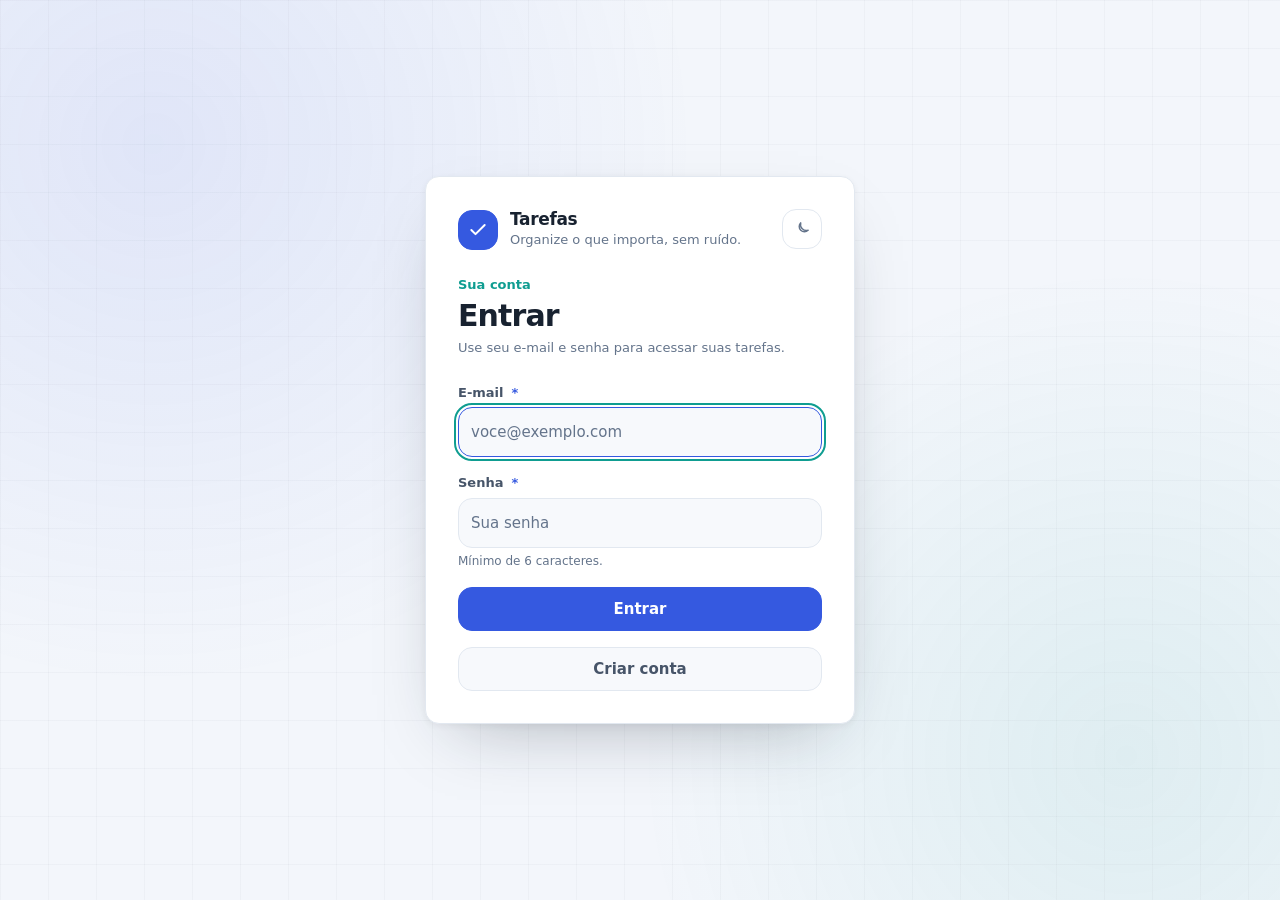
==== commit 1d7dce57: "feat: implement user registration with validation and API integration" ====
--- a/docs/index.html
+++ b/docs/index.html
@@ -109,6 +109,135 @@
 
         <button class="btn btn--primary btn--block" type="submit" id="login-submit">
           Entrar
+        </button>
+
+        <button class="btn btn--ghost btn--block" type="button" id="login-criar-conta">
+          Criar conta
+        </button>
+      </form>
+    </section>
+  </main>
+
+  <main class="login" id="tela-cadastro" hidden>
+    <section class="login__card" aria-labelledby="cadastro-titulo">
+      <div class="login__top">
+        <div class="brand">
+          <span class="brand__mark" aria-hidden="true">
+            <svg viewBox="0 0 24 24" width="20" height="20" fill="none" stroke="currentColor" stroke-width="2.4" stroke-linecap="round" stroke-linejoin="round">
+              <path d="M20 6 9 17l-5-5"/>
+            </svg>
+          </span>
+          <div class="brand__text">
+            <p class="brand__title">Tarefas</p>
+            <p class="brand__sub">Organize o que importa, sem ruído.</p>
+          </div>
+        </div>
+
+        <button class="icon-btn theme-toggle" type="button" data-theme-toggle aria-label="Ativar tema escuro" aria-pressed="false" title="Ativar tema escuro">
+          <span class="theme-toggle__icon theme-toggle__icon--sun" aria-hidden="true">
+            <svg viewBox="0 0 24 24" width="18" height="18" fill="none" stroke="currentColor" stroke-width="2" stroke-linecap="round" stroke-linejoin="round">
+              <circle cx="12" cy="12" r="4"/>
+              <path d="M12 2v2M12 20v2M4.93 4.93l1.42 1.42M17.66 17.66l1.41 1.41M2 12h2M20 12h2M4.93 19.07l1.42-1.42M17.66 6.34l1.41-1.41"/>
+            </svg>
+          </span>
+          <span class="theme-toggle__icon theme-toggle__icon--moon" aria-hidden="true">
+            <svg viewBox="0 0 24 24" width="18" height="18" fill="none" stroke="currentColor" stroke-width="2" stroke-linecap="round" stroke-linejoin="round">
+              <path d="M20 14.5A8.5 8.5 0 0 1 9.5 4 7 7 0 1 0 20 14.5Z"/>
+            </svg>
+          </span>
+        </button>
+      </div>
+
+      <header class="login__head">
+        <p class="login__kicker">Nova conta</p>
+        <h1 class="login__title" id="cadastro-titulo">Criar conta</h1>
+        <p class="login__text">Leva menos de um minuto. Ao terminar, você já entra direto.</p>
+      </header>
+
+      <form class="login__form" id="form-cadastro" novalidate>
+        <div class="field">
+          <label class="field__label" for="cadastro-nome">
+            Nome <span class="field__req" aria-hidden="true">*</span>
+          </label>
+          <input
+            class="field__input"
+            id="cadastro-nome"
+            name="nome"
+            type="text"
+            maxlength="50"
+            autocomplete="name"
+            placeholder="Como devemos chamar você?"
+            required
+            aria-required="true"
+          >
+          <p class="field__error" id="erro-cadastro-nome" data-erro-de="cadastro-nome" hidden></p>
+        </div>
+
+        <div class="field">
+          <label class="field__label" for="cadastro-email">
+            E-mail <span class="field__req" aria-hidden="true">*</span>
+          </label>
+          <input
+            class="field__input"
+            id="cadastro-email"
+            name="email"
+            type="email"
+            maxlength="254"
+            autocomplete="username"
+            placeholder="voce@exemplo.com"
+            required
+            aria-required="true"
+          >
+          <p class="field__error" id="erro-cadastro-email" data-erro-de="cadastro-email" hidden></p>
+        </div>
+
+        <div class="field">
+          <label class="field__label" for="cadastro-senha">
+            Senha <span class="field__req" aria-hidden="true">*</span>
+          </label>
+          <input
+            class="field__input"
+            id="cadastro-senha"
+            name="senha"
+            type="password"
+            minlength="6"
+            maxlength="128"
+            autocomplete="new-password"
+            placeholder="Crie uma senha"
+            required
+            aria-required="true"
+          >
+          <p class="field__hint">Mínimo de 6 caracteres.</p>
+          <p class="field__error" id="erro-cadastro-senha" data-erro-de="cadastro-senha" hidden></p>
+        </div>
+
+        <div class="field">
+          <label class="field__label" for="cadastro-confirmar">
+            Confirmar senha <span class="field__req" aria-hidden="true">*</span>
+          </label>
+          <input
+            class="field__input"
+            id="cadastro-confirmar"
+            name="confirmar"
+            type="password"
+            minlength="6"
+            maxlength="128"
+            autocomplete="new-password"
+            placeholder="Repita a senha"
+            required
+            aria-required="true"
+          >
+          <p class="field__error" id="erro-cadastro-confirmar" data-erro-de="cadastro-confirmar" hidden></p>
+        </div>
+
+        <p class="login__erro" id="cadastro-erro" role="alert" hidden></p>
+
+        <button class="btn btn--primary btn--block" type="submit" id="cadastro-submit">
+          Criar conta
+        </button>
+
+        <button class="btn btn--ghost btn--block" type="button" id="cadastro-voltar">
+          Já tenho conta
         </button>
       </form>
     </section>
